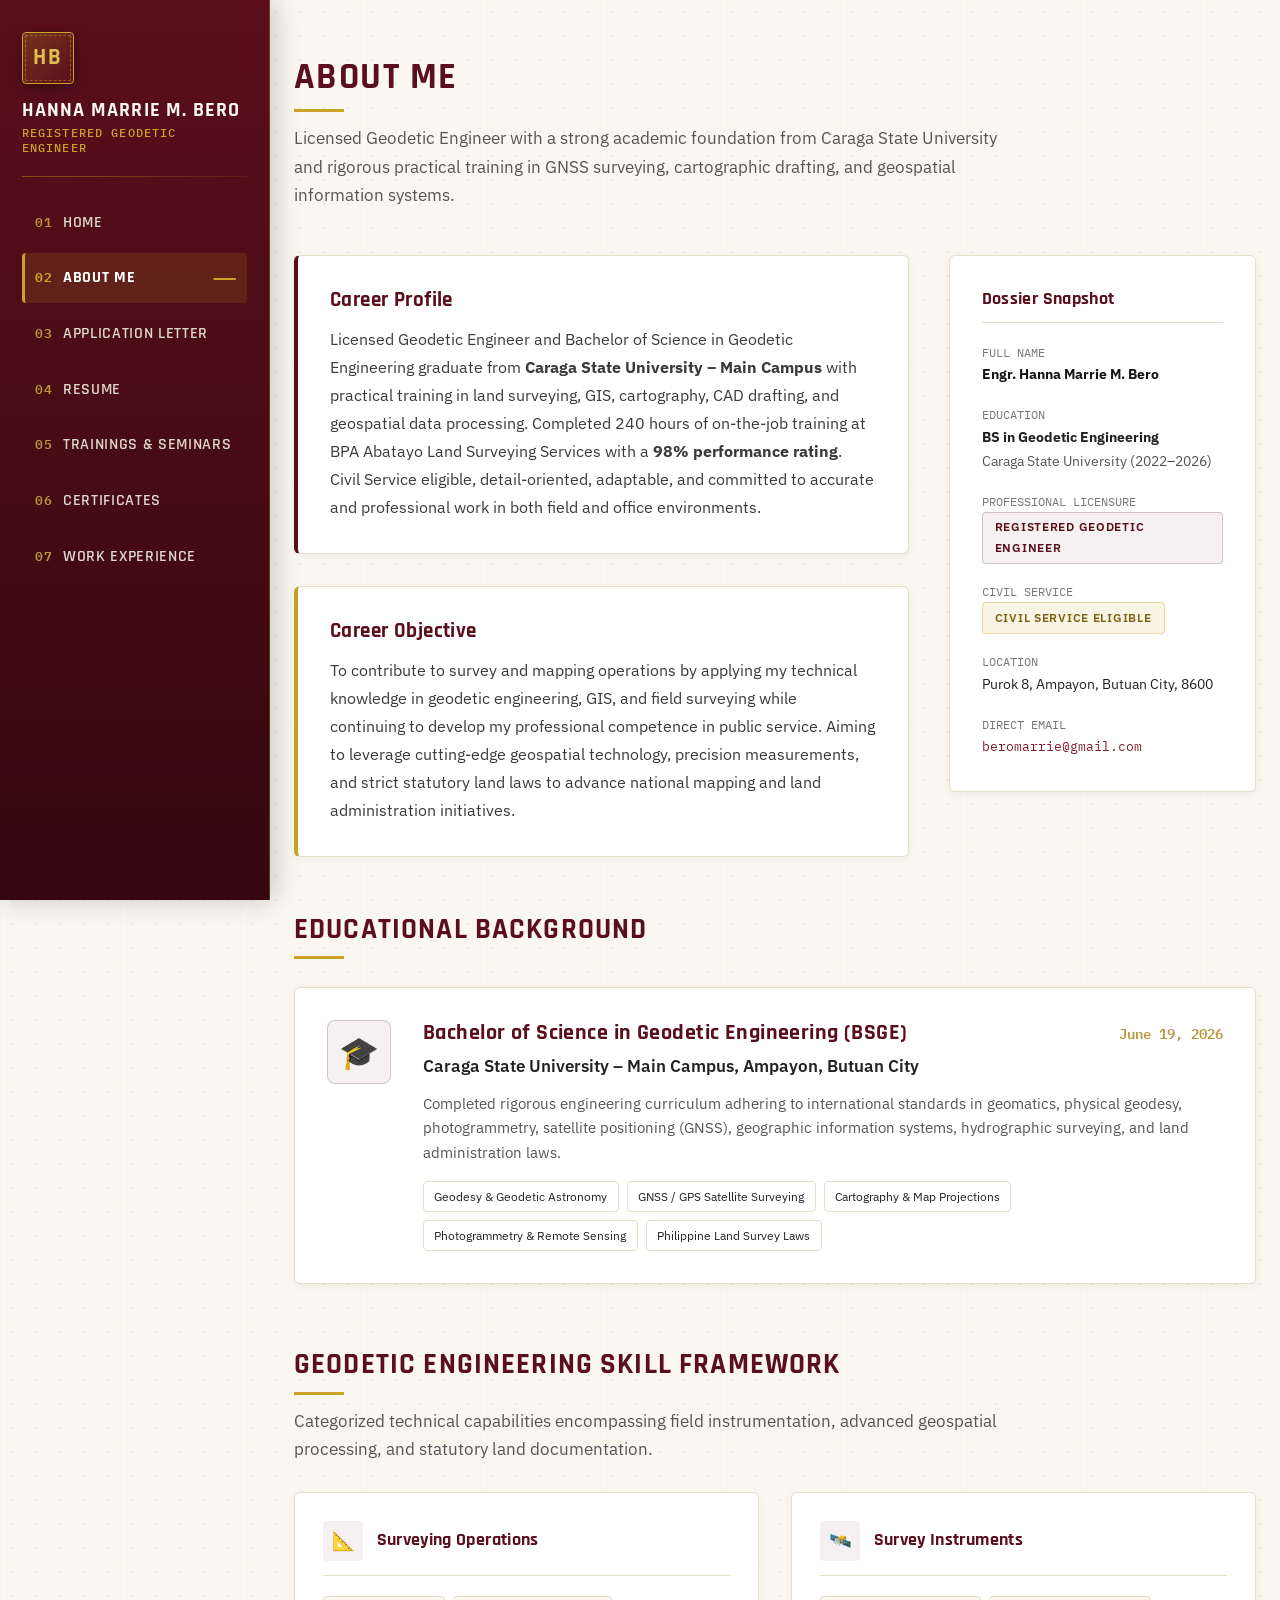
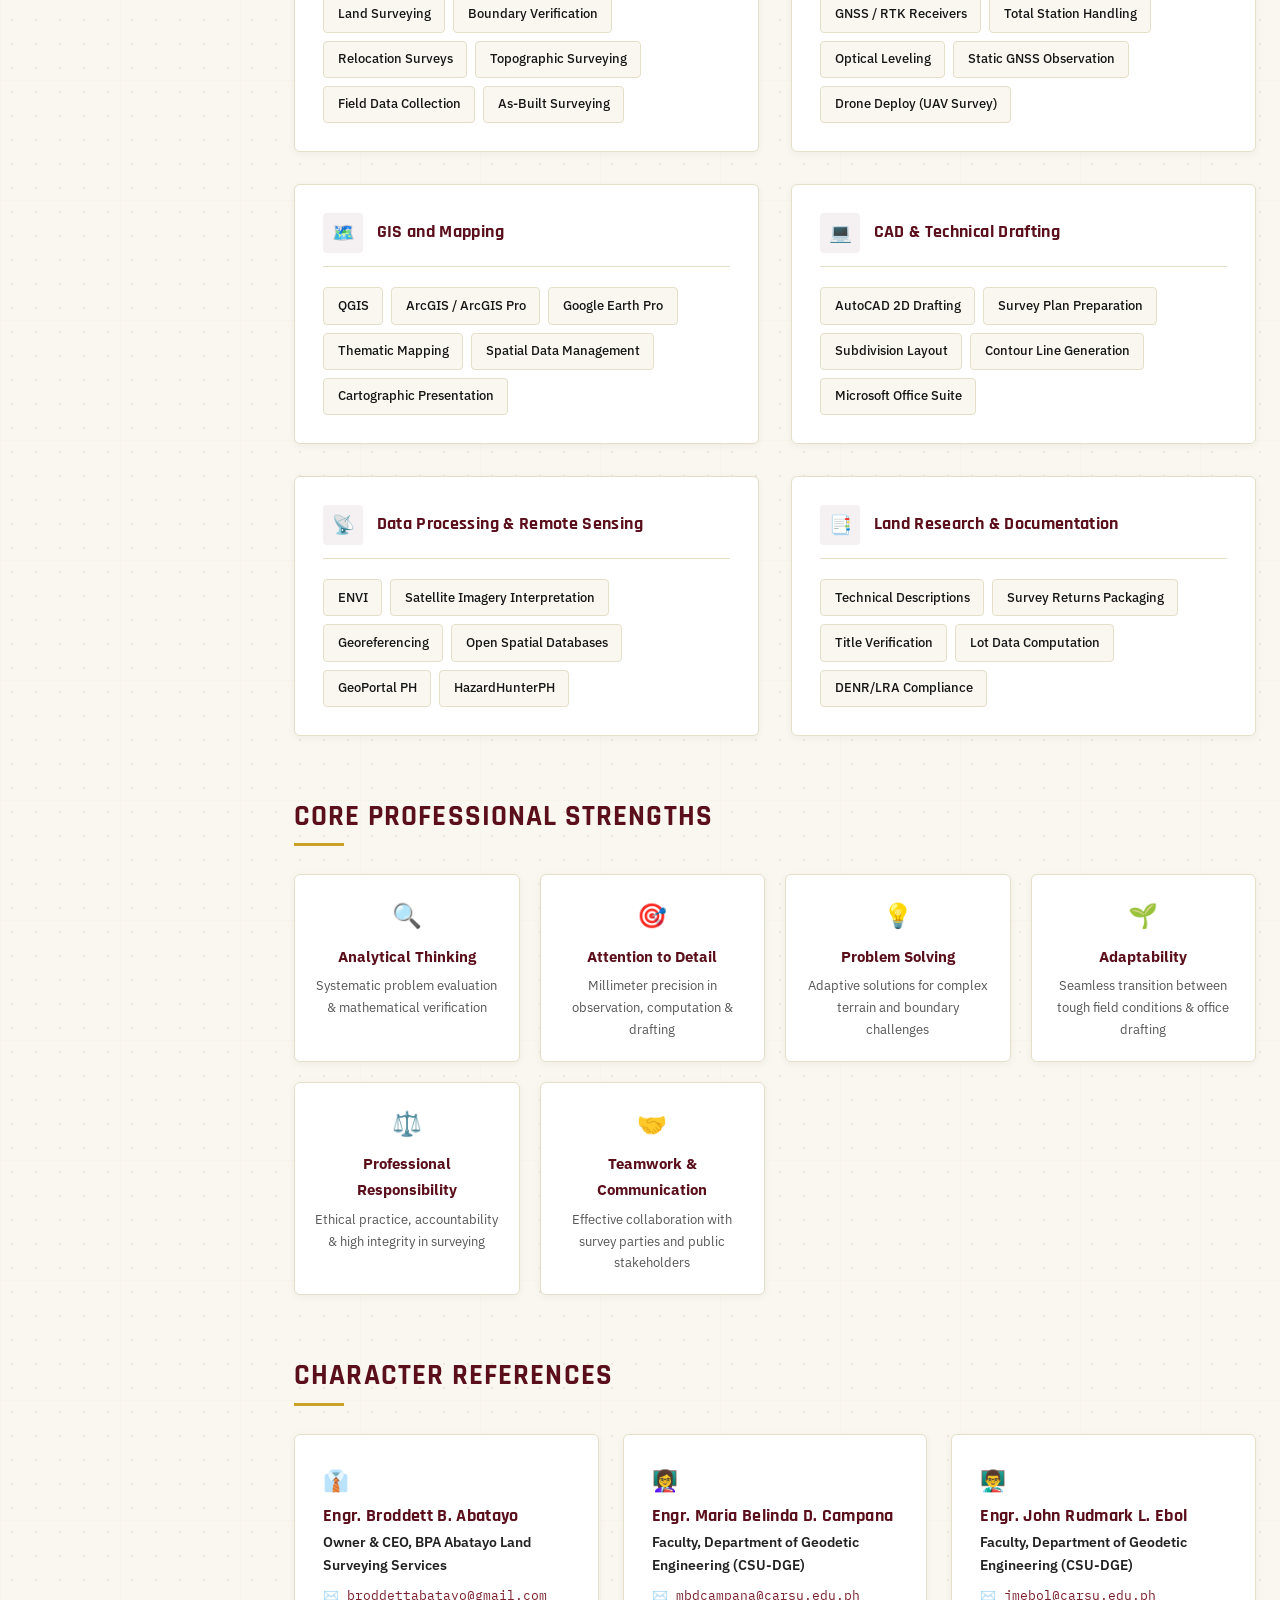
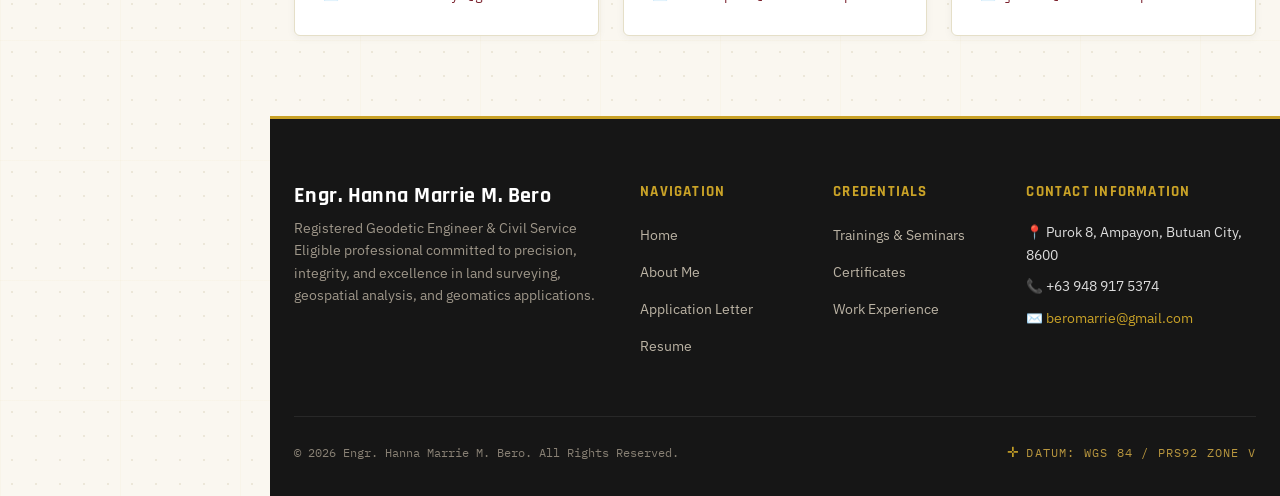
==== about.html @ 8573efa8 "Add files via upload" ====
<!DOCTYPE html>
<html lang="en">
<head>
  <meta charset="UTF-8">
  <meta name="viewport" content="width=device-width, initial-scale=1.0">
  <title>About Me | Engr. Hanna Marrie M. Bero - Geodetic Engineer</title>
  <meta name="description" content="Professional background, education, career objective, technical surveying competencies, and core strengths of Hanna Marrie M. Bero.">
  <link rel="preconnect" href="https://fonts.googleapis.com">
  <link rel="preconnect" href="https://fonts.gstatic.com" crossorigin>
  <link href="https://fonts.googleapis.com/css2?family=IBM+Plex+Mono:wght@400;500;600&family=IBM+Plex+Sans:ital,wght@0,300;0,400;0,500;0,600;0,700;1,400&family=Rajdhani:wght@500;600;700&display=swap" rel="stylesheet">
  <link rel="stylesheet" href="assets/css/style.css">
  <link rel="icon" href="data:image/svg+xml,<svg xmlns=%22http://www.w3.org/2000/svg%22 viewBox=%220 0 100 100%22><text y=%22.9em%22 font-size=%2290%22>📐</text></svg>">
</head>
<body class="bg-grid-overlay">

  <!-- Primary Site Header -->
    <!-- Mobile Header (Visible only on mobile/tablet screens <= 992px) -->
  <!-- Mobile Header (Visible only on mobile/tablet screens <= 992px) -->
  <header class="mobile-topbar">
    <div class="mobile-topbar-left">
      <button id="sidebarToggle" class="mobile-toggle-btn" aria-label="Open Navigation Menu">☰</button>
      <a href="index.html" class="mobile-brand">
        <div class="mobile-brand-monogram">HB</div>
        <div class="mobile-brand-text">
          <div class="mobile-brand-name">Hanna Marrie M. Bero</div>
          <div class="mobile-brand-title">Registered Geodetic Engineer</div>
        </div>
      </a>
    </div>
  </header>

  <!-- Sidebar Backdrop (for Mobile Drawer) -->
  <div id="sidebarBackdrop" class="sidebar-backdrop"></div>

  <!-- Primary Fixed Vertical Sidebar Navigation -->
  <aside id="sidebarNav" class="sidebar-nav" aria-label="Primary Navigation">
    <div class="sidebar-header">
      <button id="sidebarCloseBtn" class="sidebar-close-btn" aria-label="Close Navigation">&times;</button>
      <a href="index.html" class="sidebar-brand">
        <div class="sidebar-monogram">HB</div>
        <div class="sidebar-brand-text">
          <div class="sidebar-name">HANNA MARRIE M. BERO</div>
          <div class="sidebar-title">Registered Geodetic Engineer</div>
        </div>
      </a>
    </div>

    <div class="sidebar-divider"></div>

    <nav class="sidebar-menu">
      <a href="index.html" class="sidebar-nav-item">
        <span class="nav-num">01</span>
        <span class="nav-label">Home</span>
      </a>
      <a href="about.html" class="sidebar-nav-item active">
        <span class="nav-num">02</span>
        <span class="nav-label">About Me</span>
        <span class="active-indicator">━━━</span>
      </a>
      <a href="application-letter.html" class="sidebar-nav-item">
        <span class="nav-num">03</span>
        <span class="nav-label">Application Letter</span>
      </a>
      <a href="resume.html" class="sidebar-nav-item">
        <span class="nav-num">04</span>
        <span class="nav-label">Resume</span>
      </a>
      <a href="trainings.html" class="sidebar-nav-item">
        <span class="nav-num">05</span>
        <span class="nav-label">Trainings & Seminars</span>
      </a>
      <a href="certificates.html" class="sidebar-nav-item">
        <span class="nav-num">06</span>
        <span class="nav-label">Certificates</span>
      </a>
      <a href="experience.html" class="sidebar-nav-item">
        <span class="nav-num">07</span>
        <span class="nav-label">Work Experience</span>
      </a>
    </nav>
  </aside>

  <!-- Main Content -->
  <div class="site-main-layout">
  <main style="padding: 3.5rem 0 5rem;">
    <div class="container">
      
      <!-- Section Header -->
      <div class="section-header">
        <h1 class="section-title">About Me</h1>
        <p class="section-lead">
          Licensed Geodetic Engineer with a strong academic foundation from Caraga State University and rigorous practical training in GNSS surveying, cartographic drafting, and geospatial information systems.
        </p>
      </div>

      <!-- Profile Overview & Objectives Grid -->
      <div class="about-overview-grid">
        <div>
          <!-- Career Profile Box -->
          <div style="background:var(--color-white); border:1px solid var(--color-border); border-left:4px solid var(--color-maroon-deep); padding:2rem; border-radius:6px; margin-bottom:2rem; box-shadow:var(--shadow-sm);">
            <h3 style="font-family:var(--font-editorial); color:var(--color-maroon-deep); margin-bottom:0.75rem; font-size:1.3rem;">Career Profile</h3>
            <p style="font-size:1rem; line-height:1.75; color:var(--color-charcoal-light);">
              Licensed Geodetic Engineer and Bachelor of Science in Geodetic Engineering graduate from <strong>Caraga State University – Main Campus</strong> with practical training in land surveying, GIS, cartography, CAD drafting, and geospatial data processing. Completed 240 hours of on-the-job training at BPA Abatayo Land Surveying Services with a <strong>98% performance rating</strong>. Civil Service eligible, detail-oriented, adaptable, and committed to accurate and professional work in both field and office environments.
            </p>
          </div>

          <!-- Career Objective Box -->
          <div style="background:var(--color-white); border:1px solid var(--color-border); border-left:4px solid var(--color-gold); padding:2rem; border-radius:6px; box-shadow:var(--shadow-sm);">
            <h3 style="font-family:var(--font-editorial); color:var(--color-maroon-deep); margin-bottom:0.75rem; font-size:1.3rem;">Career Objective</h3>
            <p style="font-size:1rem; line-height:1.75; color:var(--color-charcoal-light);">
              To contribute to survey and mapping operations by applying my technical knowledge in geodetic engineering, GIS, and field surveying while continuing to develop my professional competence in public service. Aiming to leverage cutting-edge geospatial technology, precision measurements, and strict statutory land laws to advance national mapping and land administration initiatives.
            </p>
          </div>
        </div>

        <!-- Quick Credentials Sidebar Card -->
        <div style="background:var(--color-white); border:1px solid var(--color-border); border-radius:6px; padding:2rem; box-shadow:var(--shadow-sm); height:fit-content;">
          <h3 style="font-family:var(--font-editorial); color:var(--color-maroon-deep); font-size:1.15rem; border-bottom:1px solid var(--color-border); padding-bottom:0.75rem; margin-bottom:1.25rem;">
            Dossier Snapshot
          </h3>

          <div style="display:flex; flex-direction:column; gap:1.15rem; font-size:0.9rem;">
            <div>
              <span style="font-family:var(--font-mono); font-size:0.72rem; color:var(--color-muted); text-transform:uppercase; display:block;">Full Name</span>
              <strong style="color:var(--color-charcoal-deep);">Engr. Hanna Marrie M. Bero</strong>
            </div>

            <div>
              <span style="font-family:var(--font-mono); font-size:0.72rem; color:var(--color-muted); text-transform:uppercase; display:block;">Education</span>
              <strong>BS in Geodetic Engineering</strong><br>
              <span style="color:var(--color-slate); font-size:0.85rem;">Caraga State University (2022–2026)</span>
            </div>

            <div>
              <span style="font-family:var(--font-mono); font-size:0.72rem; color:var(--color-muted); text-transform:uppercase; display:block;">Professional Licensure</span>
              <span class="badge badge-maroon">Registered Geodetic Engineer</span>
            </div>

            <div>
              <span style="font-family:var(--font-mono); font-size:0.72rem; color:var(--color-muted); text-transform:uppercase; display:block;">Civil Service</span>
              <span class="badge badge-gold">Civil Service Eligible</span>
            </div>

            <div>
              <span style="font-family:var(--font-mono); font-size:0.72rem; color:var(--color-muted); text-transform:uppercase; display:block;">Location</span>
              <span>Purok 8, Ampayon, Butuan City, 8600</span>
            </div>

            <div>
              <span style="font-family:var(--font-mono); font-size:0.72rem; color:var(--color-muted); text-transform:uppercase; display:block;">Direct Email</span>
              <a href="mailto:beromarrie@gmail.com" style="color:var(--color-maroon-rich); font-family:var(--font-mono); font-size:0.82rem;">beromarrie@gmail.com</a>
            </div>
          </div>
        </div>
      </div>

      <!-- Educational Background Section -->
      <div style="margin-bottom: 4rem;">
        <div class="section-header" style="margin-bottom: 1.75rem;">
          <h2 class="section-title" style="font-size:1.8rem;">Educational Background</h2>
        </div>

        <div style="background:var(--color-white); border:1px solid var(--color-border); border-radius:6px; padding:2rem; box-shadow:var(--shadow-sm); display:flex; gap:2rem; align-items:flex-start; flex-wrap:wrap;">
          <div style="width:64px; height:64px; border-radius:8px; background:var(--color-maroon-subtle); border:1px solid rgba(90,15,27,0.2); display:flex; align-items:center; justify-content:center; font-size:2rem;">
            🎓
          </div>
          <div style="flex:1;">
            <div style="display:flex; justify-content:space-between; align-items:baseline; flex-wrap:wrap; gap:0.5rem; margin-bottom:0.35rem;">
              <h3 style="font-family:var(--font-editorial); font-size:1.35rem; color:var(--color-maroon-deep);">
                Bachelor of Science in Geodetic Engineering (BSGE)
              </h3>
              <span style="font-family:var(--font-mono); font-size:0.85rem; color:var(--color-gold-muted); font-weight:600;">
                June 19, 2026
              </span>
            </div>
            <div style="font-size:1.05rem; font-weight:600; color:var(--color-charcoal); margin-bottom:0.75rem;">
              Caraga State University – Main Campus, Ampayon, Butuan City
            </div>
            <p style="color:var(--color-slate); font-size:0.92rem; line-height:1.65; margin-bottom:1rem;">
              Completed rigorous engineering curriculum adhering to international standards in geomatics, physical geodesy, photogrammetry, satellite positioning (GNSS), geographic information systems, hydrographic surveying, and land administration laws.
            </p>
            <div style="display:flex; flex-wrap:wrap; gap:0.5rem;">
              <span class="chip">Geodesy & Geodetic Astronomy</span>
              <span class="chip">GNSS / GPS Satellite Surveying</span>
              <span class="chip">Cartography & Map Projections</span>
              <span class="chip">Photogrammetry & Remote Sensing</span>
              <span class="chip">Philippine Land Survey Laws</span>
            </div>
          </div>
        </div>
      </div>

      <!-- Technical Skills Structured Framework -->
      <div style="margin-bottom: 4rem;">
        <div class="section-header" style="margin-bottom: 1.75rem;">
          <h2 class="section-title" style="font-size:1.8rem;">Geodetic Engineering Skill Framework</h2>
          <p class="section-lead">
            Categorized technical capabilities encompassing field instrumentation, advanced geospatial processing, and statutory land documentation.
          </p>
        </div>

        <div class="skills-category-grid">
          <!-- Category 1: Surveying Operations -->
          <div class="skill-category-card">
            <div class="skill-category-header">
              <div class="category-icon">📐</div>
              <h3 class="category-title">Surveying Operations</h3>
            </div>
            <div class="skill-tags">
              <span class="skill-tag">Land Surveying</span>
              <span class="skill-tag">Boundary Verification</span>
              <span class="skill-tag">Relocation Surveys</span>
              <span class="skill-tag">Topographic Surveying</span>
              <span class="skill-tag">Field Data Collection</span>
              <span class="skill-tag">As-Built Surveying</span>
            </div>
          </div>

          <!-- Category 2: Survey Instruments & Hardware -->
          <div class="skill-category-card">
            <div class="skill-category-header">
              <div class="category-icon">🛰️</div>
              <h3 class="category-title">Survey Instruments</h3>
            </div>
            <div class="skill-tags">
              <span class="skill-tag">GNSS / RTK Receivers</span>
              <span class="skill-tag">Total Station Handling</span>
              <span class="skill-tag">Optical Leveling</span>
              <span class="skill-tag">Static GNSS Observation</span>
              <span class="skill-tag">Drone Deploy (UAV Survey)</span>
            </div>
          </div>

          <!-- Category 3: GIS & Mapping -->
          <div class="skill-category-card">
            <div class="skill-category-header">
              <div class="category-icon">🗺️</div>
              <h3 class="category-title">GIS and Mapping</h3>
            </div>
            <div class="skill-tags">
              <span class="skill-tag">QGIS</span>
              <span class="skill-tag">ArcGIS / ArcGIS Pro</span>
              <span class="skill-tag">Google Earth Pro</span>
              <span class="skill-tag">Thematic Mapping</span>
              <span class="skill-tag">Spatial Data Management</span>
              <span class="skill-tag">Cartographic Presentation</span>
            </div>
          </div>

          <!-- Category 4: CAD & Drafting -->
          <div class="skill-category-card">
            <div class="skill-category-header">
              <div class="category-icon">💻</div>
              <h3 class="category-title">CAD & Technical Drafting</h3>
            </div>
            <div class="skill-tags">
              <span class="skill-tag">AutoCAD 2D Drafting</span>
              <span class="skill-tag">Survey Plan Preparation</span>
              <span class="skill-tag">Subdivision Layout</span>
              <span class="skill-tag">Contour Line Generation</span>
              <span class="skill-tag">Microsoft Office Suite</span>
            </div>
          </div>

          <!-- Category 5: Remote Sensing & Data Processing -->
          <div class="skill-category-card">
            <div class="skill-category-header">
              <div class="category-icon">📡</div>
              <h3 class="category-title">Data Processing & Remote Sensing</h3>
            </div>
            <div class="skill-tags">
              <span class="skill-tag">ENVI</span>
              <span class="skill-tag">Satellite Imagery Interpretation</span>
              <span class="skill-tag">Georeferencing</span>
              <span class="skill-tag">Open Spatial Databases</span>
              <span class="skill-tag">GeoPortal PH</span>
              <span class="skill-tag">HazardHunterPH</span>
            </div>
          </div>

          <!-- Category 6: Land Research & Documentation -->
          <div class="skill-category-card">
            <div class="skill-category-header">
              <div class="category-icon">📑</div>
              <h3 class="category-title">Land Research & Documentation</h3>
            </div>
            <div class="skill-tags">
              <span class="skill-tag">Technical Descriptions</span>
              <span class="skill-tag">Survey Returns Packaging</span>
              <span class="skill-tag">Title Verification</span>
              <span class="skill-tag">Lot Data Computation</span>
              <span class="skill-tag">DENR/LRA Compliance</span>
            </div>
          </div>
        </div>
      </div>

      <!-- Soft Skills Grid -->
      <div style="margin-bottom: 4rem;">
        <div class="section-header" style="margin-bottom: 1.75rem;">
          <h2 class="section-title" style="font-size:1.8rem;">Core Professional Strengths</h2>
        </div>

        <div class="soft-skills-grid">
          <div class="soft-skill-card">
            <div style="font-size:1.5rem; margin-bottom:0.5rem;">🔍</div>
            <div class="soft-skill-name">Analytical Thinking</div>
            <p style="font-size:0.8rem; color:var(--color-slate); margin-top:0.35rem;">Systematic problem evaluation & mathematical verification</p>
          </div>

          <div class="soft-skill-card">
            <div style="font-size:1.5rem; margin-bottom:0.5rem;">🎯</div>
            <div class="soft-skill-name">Attention to Detail</div>
            <p style="font-size:0.8rem; color:var(--color-slate); margin-top:0.35rem;">Millimeter precision in observation, computation & drafting</p>
          </div>

          <div class="soft-skill-card">
            <div style="font-size:1.5rem; margin-bottom:0.5rem;">💡</div>
            <div class="soft-skill-name">Problem Solving</div>
            <p style="font-size:0.8rem; color:var(--color-slate); margin-top:0.35rem;">Adaptive solutions for complex terrain and boundary challenges</p>
          </div>

          <div class="soft-skill-card">
            <div style="font-size:1.5rem; margin-bottom:0.5rem;">🌱</div>
            <div class="soft-skill-name">Adaptability</div>
            <p style="font-size:0.8rem; color:var(--color-slate); margin-top:0.35rem;">Seamless transition between tough field conditions & office drafting</p>
          </div>

          <div class="soft-skill-card">
            <div style="font-size:1.5rem; margin-bottom:0.5rem;">⚖️</div>
            <div class="soft-skill-name">Professional Responsibility</div>
            <p style="font-size:0.8rem; color:var(--color-slate); margin-top:0.35rem;">Ethical practice, accountability & high integrity in surveying</p>
          </div>

          <div class="soft-skill-card">
            <div style="font-size:1.5rem; margin-bottom:0.5rem;">🤝</div>
            <div class="soft-skill-name">Teamwork & Communication</div>
            <p style="font-size:0.8rem; color:var(--color-slate); margin-top:0.35rem;">Effective collaboration with survey parties and public stakeholders</p>
          </div>
        </div>
      </div>

      <!-- Character References Section -->
      <div>
        <div class="section-header" style="margin-bottom: 1.75rem;">
          <h2 class="section-title" style="font-size:1.8rem;">Character References</h2>
        </div>

        <div class="about-references-grid">
          <!-- Reference 1 -->
          <div style="background:var(--color-white); border:1px solid var(--color-border); border-radius:6px; padding:1.75rem; box-shadow:var(--shadow-sm);">
            <div style="font-size:1.3rem; margin-bottom:0.5rem;">👔</div>
            <h4 style="font-family:var(--font-editorial); font-size:1.1rem; color:var(--color-maroon-deep); margin-bottom:0.25rem;">
              Engr. Broddett B. Abatayo
            </h4>
            <div style="font-size:0.85rem; font-weight:600; color:var(--color-charcoal); margin-bottom:0.5rem;">
              Owner & CEO, BPA Abatayo Land Surveying Services
            </div>
            <div style="font-family:var(--font-mono); font-size:0.8rem; color:var(--color-maroon-rich);">
              ✉️ <a href="mailto:broddettabatayo@gmail.com" style="color:var(--color-maroon-rich);">broddettabatayo@gmail.com</a>
            </div>
          </div>

          <!-- Reference 2 -->
          <div style="background:var(--color-white); border:1px solid var(--color-border); border-radius:6px; padding:1.75rem; box-shadow:var(--shadow-sm);">
            <div style="font-size:1.3rem; margin-bottom:0.5rem;">👩‍🏫</div>
            <h4 style="font-family:var(--font-editorial); font-size:1.1rem; color:var(--color-maroon-deep); margin-bottom:0.25rem;">
              Engr. Maria Belinda D. Campana
            </h4>
            <div style="font-size:0.85rem; font-weight:600; color:var(--color-charcoal); margin-bottom:0.5rem;">
              Faculty, Department of Geodetic Engineering (CSU-DGE)
            </div>
            <div style="font-family:var(--font-mono); font-size:0.8rem; color:var(--color-maroon-rich);">
              ✉️ <a href="mailto:mbdcampana@carsu.edu.ph" style="color:var(--color-maroon-rich);">mbdcampana@carsu.edu.ph</a>
            </div>
          </div>

          <!-- Reference 3 -->
          <div style="background:var(--color-white); border:1px solid var(--color-border); border-radius:6px; padding:1.75rem; box-shadow:var(--shadow-sm);">
            <div style="font-size:1.3rem; margin-bottom:0.5rem;">👨‍🏫</div>
            <h4 style="font-family:var(--font-editorial); font-size:1.1rem; color:var(--color-maroon-deep); margin-bottom:0.25rem;">
              Engr. John Rudmark L. Ebol
            </h4>
            <div style="font-size:0.85rem; font-weight:600; color:var(--color-charcoal); margin-bottom:0.5rem;">
              Faculty, Department of Geodetic Engineering (CSU-DGE)
            </div>
            <div style="font-family:var(--font-mono); font-size:0.8rem; color:var(--color-maroon-rich);">
              ✉️ <a href="mailto:jmebol@carsu.edu.ph" style="color:var(--color-maroon-rich);">jmebol@carsu.edu.ph</a>
            </div>
          </div>
        </div>
      </div>

    </div>
  </main>

  <!-- Site Footer -->
  <footer class="site-footer">
    <div class="container">
      <div class="footer-grid">
        <div class="footer-brand">
          <h3>Engr. Hanna Marrie M. Bero</h3>
          <p>
            Registered Geodetic Engineer & Civil Service Eligible professional committed to precision, integrity, and excellence in land surveying, geospatial analysis, and geomatics applications.
          </p>
        </div>

        <div class="footer-col">
          <h4>Navigation</h4>
          <ul class="footer-nav">
            <li><a href="index.html">Home</a></li>
            <li><a href="about.html">About Me</a></li>
            <li><a href="application-letter.html">Application Letter</a></li>
            <li><a href="resume.html">Resume</a></li>
          </ul>
        </div>

        <div class="footer-col">
          <h4>Credentials</h4>
          <ul class="footer-nav">
            <li><a href="trainings.html">Trainings & Seminars</a></li>
            <li><a href="certificates.html">Certificates</a></li>
            <li><a href="experience.html">Work Experience</a></li>
          </ul>
        </div>

        <div class="footer-col">
          <h4>Contact Information</h4>
          <p style="font-size:0.85rem; margin-bottom:0.5rem; color:#DDD;">📍 Purok 8, Ampayon, Butuan City, 8600</p>
          <p style="font-size:0.85rem; margin-bottom:0.5rem; color:#DDD;">📞 +63 948 917 5374</p>
          <p style="font-size:0.85rem; margin-bottom:0.5rem; color:#DDD;">✉️ <a href="mailto:beromarrie@gmail.com" style="color:var(--color-gold);">beromarrie@gmail.com</a></p>
        </div>
      </div>

      <div class="footer-bottom">
        <div>© 2026 Engr. Hanna Marrie M. Bero. All Rights Reserved.</div>
        <div class="coordinate-tag">DATUM: WGS 84 / PRS92 ZONE V</div>
      </div>
    </div>
  </footer>
  </div>

  <script src="assets/js/main.js"></script>
</body>
</html>
---- assets/css/style.css ----
/* ==========================================================================
   GEODETIC ENGINEERING ePORTFOLIO - DESIGN SYSTEM
   Engineering & Geospatial Theme: Rajdhani, IBM Plex Sans & IBM Plex Mono
   Deep Maroon, Gold, Cream & Charcoal
   ========================================================================== */

@import url('https://fonts.googleapis.com/css2?family=IBM+Plex+Mono:wght@400;500;600&family=IBM+Plex+Sans:ital,wght@0,300;0,400;0,500;0,600;0,700;1,400&family=Rajdhani:wght@500;600;700&display=swap');

:root {
  /* Brand Color Palette */
  --color-maroon-deep: #5A0F1B;
  --color-maroon-rich: #7A1F2B;
  --color-maroon-dark: #3E0811;
  --color-maroon-light: #942939;
  --color-maroon-subtle: rgba(90, 15, 27, 0.06);

  --color-gold: #C9A227;
  --color-gold-muted: #B8963E;
  --color-gold-light: #DFBF52;
  --color-gold-soft: rgba(201, 162, 39, 0.12);
  --color-gold-border: rgba(201, 162, 39, 0.35);

  --color-cream: #FAF7F0;
  --color-cream-light: #FCFAF6;
  --color-cream-dark: #F0EADB;
  --color-white: #FFFFFF;

  --color-charcoal: #222222;
  --color-charcoal-deep: #161616;
  --color-charcoal-light: #3A3A3A;
  --color-slate: #555555;
  --color-muted: #777777;
  --color-border: #E5DFC8;
  --color-border-light: #ECE7D9;

  /* Typography System (Engineering / Geospatial Identity) */
  --font-heading: 'Rajdhani', -apple-system, BlinkMacSystemFont, 'Segoe UI', Roboto, sans-serif;
  --font-sans: 'IBM Plex Sans', -apple-system, BlinkMacSystemFont, 'Segoe UI', Roboto, sans-serif;
  --font-mono: 'IBM Plex Mono', 'SFMono-Regular', Consolas, 'Liberation Mono', Menlo, monospace;

  /* Aliases */
  --font-editorial: var(--font-heading);
  --font-serif: var(--font-heading);

  /* Elevation & Shadows */
  --shadow-sm: 0 2px 8px rgba(34, 34, 34, 0.05);
  --shadow-md: 0 6px 20px rgba(34, 34, 34, 0.08);
  --shadow-lg: 0 14px 38px rgba(34, 34, 34, 0.12);
  --shadow-paper: 0 10px 35px rgba(0, 0, 0, 0.10), 0 2px 6px rgba(0, 0, 0, 0.06);
  --shadow-gold: 0 4px 20px rgba(201, 162, 39, 0.25);

  /* Layout */
  --max-width: 1200px;
  --header-height: 80px;
  --sidebar-width: 270px;
  --transition: all 0.25s cubic-bezier(0.16, 1, 0.3, 1);
}

/* ==========================================================================
   Base & Reset
   ========================================================================== */
*, *::before, *::after {
  box-sizing: border-box;
  margin: 0;
  padding: 0;
}

html {
  scroll-behavior: smooth;
  font-size: 16px;
  background-color: var(--color-cream);
  color: var(--color-charcoal);
}

html, body {
  overflow-x: hidden;
  max-width: 100vw;
  width: 100%;
}

body {
  font-family: var(--font-sans);
  line-height: 1.7;
  color: var(--color-charcoal);
  background-color: var(--color-cream);
  overflow-x: hidden;
  min-height: 100vh;
  display: flex;
  flex-direction: column;
}

/* Geodetic Grid Background Pattern */
.bg-grid-overlay {
  background-image: 
    radial-gradient(var(--color-border-light) 1px, transparent 1px),
    linear-gradient(to right, rgba(201, 162, 39, 0.03) 1px, transparent 1px),
    linear-gradient(to bottom, rgba(201, 162, 39, 0.03) 1px, transparent 1px);
  background-size: 24px 24px, 120px 120px, 120px 120px;
}

/* Typography Defaults */
h1, h2, h3, h4, h5, h6 {
  color: var(--color-maroon-deep);
  font-family: var(--font-heading);
  font-weight: 700;
  line-height: 1.2;
  letter-spacing: 0.03em;
}

h1, h2 {
  font-family: var(--font-heading);
  letter-spacing: 0.03em;
}

h3, h4 {
  font-family: var(--font-heading);
  letter-spacing: 0.02em;
}

p {
  font-family: var(--font-sans);
  font-size: 0.98rem;
  line-height: 1.7;
  margin-bottom: 1.15rem;
  color: var(--color-charcoal-light);
}

p:last-child {
  margin-bottom: 0;
}

a {
  color: var(--color-maroon-rich);
  text-decoration: none;
  transition: var(--transition);
}

a:hover {
  color: var(--color-gold);
}

img {
  max-width: 100%;
  height: auto;
  display: block;
}

/* Container */
.container {
  width: 100%;
  max-width: var(--max-width);
  margin-left: auto;
  margin-right: auto;
  padding-left: 1.5rem;
  padding-right: 1.5rem;
}

/* Coordinate / Reticle Accents */
.coordinate-tag {
  font-family: var(--font-mono);
  font-size: 0.75rem;
  letter-spacing: 0.1em;
  color: var(--color-gold-muted);
  text-transform: uppercase;
  display: inline-flex;
  align-items: center;
  gap: 0.4rem;
}

.coordinate-tag::before {
  content: "✛";
  color: var(--color-gold);
  font-size: 0.85rem;
}

/* Top Utility Banner */
.top-meta-bar {
  background-color: var(--color-charcoal-deep);
  color: #D2CABA;
  font-size: 0.78rem;
  font-family: var(--font-mono);
  border-bottom: 1px solid rgba(201, 162, 39, 0.25);
  padding: 0.4rem 0;
}

.top-meta-inner {
  display: flex;
  justify-content: space-between;
  align-items: center;
  flex-wrap: wrap;
  gap: 0.5rem;
}

.meta-group {
  display: flex;
  align-items: center;
  gap: 1.25rem;
}

.meta-item {
  display: inline-flex;
  align-items: center;
  gap: 0.4rem;
}

.meta-item i, .meta-item span.icon {
  color: var(--color-gold);
}

/* ==========================================================================
   Left-Side Vertical Navigation & App Layout
   ========================================================================== */

/* Fixed Vertical Sidebar (Desktop) */
.sidebar-nav {
  position: fixed;
  top: 0;
  left: 0;
  bottom: 0;
  width: var(--sidebar-width);
  height: 100vh;
  background: linear-gradient(180deg, #5A0F1B 0%, #460B14 55%, #34070E 100%);
  border-right: 1px solid rgba(201, 162, 39, 0.3);
  box-shadow: 4px 0 25px rgba(0, 0, 0, 0.2);
  display: flex;
  flex-direction: column;
  justify-content: space-between;
  z-index: 1050;
  overflow-y: auto;
  overflow-x: hidden;
  padding: 2rem 1.35rem 1.5rem;
  transition: transform 0.3s cubic-bezier(0.4, 0, 0.2, 1);
}

.sidebar-nav::-webkit-scrollbar {
  width: 4px;
}
.sidebar-nav::-webkit-scrollbar-thumb {
  background: rgba(201, 162, 39, 0.25);
  border-radius: 4px;
}

/* Sidebar Close Button (Mobile Only) */
.sidebar-close-btn {
  display: none;
  position: absolute;
  top: 1rem;
  right: 1rem;
  background: rgba(255, 255, 255, 0.08);
  border: 1px solid rgba(201, 162, 39, 0.35);
  color: var(--color-gold);
  font-size: 1.3rem;
  width: 32px;
  height: 32px;
  border-radius: 4px;
  cursor: pointer;
  align-items: center;
  justify-content: center;
  line-height: 1;
  transition: var(--transition);
}
.sidebar-close-btn:hover {
  background: rgba(201, 162, 39, 0.25);
  color: #FFFFFF;
}

/* Sidebar Header & Monogram */
.sidebar-header {
  position: relative;
}

.sidebar-brand {
  display: flex;
  flex-direction: column;
  gap: 0.9rem;
  text-decoration: none;
}

.sidebar-monogram {
  width: 52px;
  height: 52px;
  background: linear-gradient(135deg, rgba(201, 162, 39, 0.25), rgba(90, 15, 27, 0.9));
  border: 1.5px solid var(--color-gold);
  border-radius: 4px;
  display: flex;
  align-items: center;
  justify-content: center;
  color: var(--color-gold-light);
  font-family: var(--font-heading);
  font-weight: 700;
  font-size: 1.45rem;
  letter-spacing: 0.05em;
  box-shadow: 0 4px 14px rgba(0, 0, 0, 0.35);
  position: relative;
}

.sidebar-monogram::after {
  content: "";
  position: absolute;
  inset: 2px;
  border: 1px dashed rgba(201, 162, 39, 0.45);
  pointer-events: none;
}

.sidebar-brand-text {
  display: flex;
  flex-direction: column;
  gap: 0.25rem;
}

.sidebar-name {
  font-family: var(--font-heading);
  font-size: 1.25rem;
  font-weight: 700;
  color: #FAF7F0;
  letter-spacing: 0.06em;
  text-transform: uppercase;
  line-height: 1.2;
}

.sidebar-title {
  font-family: var(--font-mono);
  font-size: 0.72rem;
  font-weight: 500;
  color: var(--color-gold);
  letter-spacing: 0.1em;
  text-transform: uppercase;
  line-height: 1.3;
}

/* Sidebar Thin Gold Divider */
.sidebar-divider {
  height: 1px;
  background: linear-gradient(90deg, rgba(201, 162, 39, 0.45) 0%, rgba(201, 162, 39, 0.1) 100%);
  margin: 1.25rem 0 1.25rem;
}

/* Vertical Menu Items */
.sidebar-menu {
  display: flex;
  flex-direction: column;
  gap: 0.35rem;
  list-style: none;
  padding: 0;
  margin: 0;
  flex-grow: 1;
}

.sidebar-nav-item {
  display: flex;
  align-items: center;
  padding: 0.7rem 0.85rem;
  border-radius: 4px;
  text-decoration: none;
  font-family: var(--font-heading);
  font-size: 1.02rem;
  font-weight: 600;
  letter-spacing: 0.04em;
  color: #DDD6CA;
  transition: all 0.22s ease;
  position: relative;
}

.sidebar-nav-item .nav-num {
  font-family: var(--font-mono);
  font-size: 0.8rem;
  font-weight: 600;
  color: var(--color-gold-muted);
  width: 28px;
  letter-spacing: 0.05em;
  transition: color 0.2s ease;
}

.sidebar-nav-item .nav-label {
  flex-grow: 1;
  letter-spacing: 0.04em;
  text-transform: uppercase;
  white-space: nowrap;
  transition: color 0.2s ease;
}

.sidebar-nav-item .active-indicator {
  display: none;
  color: var(--color-gold);
  font-family: var(--font-mono);
  font-size: 0.85rem;
  font-weight: 700;
  letter-spacing: -0.1em;
  margin-left: 0.5rem;
}

.sidebar-nav-item:hover {
  background: rgba(201, 162, 39, 0.1);
  color: #FFFFFF;
  transform: translateX(3px);
}

.sidebar-nav-item:hover .nav-num {
  color: var(--color-gold);
}

/* Active Page Indicator (Subtle highlight, gold accent, clean & non-bulky) */
.sidebar-nav-item.active {
  background: rgba(201, 162, 39, 0.14);
  color: #FFFFFF;
  border-left: 3px solid var(--color-gold);
  padding-left: calc(0.85rem - 3px);
}

.sidebar-nav-item.active .nav-num {
  color: var(--color-gold);
  font-weight: 700;
}

.sidebar-nav-item.active .nav-label {
  color: #FFFFFF;
  font-weight: 700;
}

.sidebar-nav-item.active .active-indicator {
  display: inline-block;
}

/* Main Website Content Area (Starts After Sidebar) */
.site-main-layout {
  margin-left: var(--sidebar-width);
  width: calc(100% - var(--sidebar-width));
  min-height: 100vh;
  display: flex;
  flex-direction: column;
  position: relative;
  background-color: var(--color-bg-primary);
  transition: margin-left 0.3s ease, width 0.3s ease;
}

.site-main-layout > main {
  flex-grow: 1;
}

/* Mobile Topbar & Overlay (Hidden on Desktop) */
.mobile-topbar {
  display: none;
}

.sidebar-backdrop {
  display: none;
  position: fixed;
  inset: 0;
  background: rgba(18, 18, 20, 0.68);
  backdrop-filter: blur(3px);
  z-index: 1040;
  opacity: 0;
  transition: opacity 0.3s ease;
}

/* ==========================================================================
   Buttons & UI Elements
   ========================================================================== */
.btn {
  display: inline-flex;
  align-items: center;
  justify-content: center;
  gap: 0.55rem;
  padding: 0.75rem 1.6rem;
  font-size: 0.92rem;
  font-weight: 600;
  letter-spacing: 0.06em;
  border-radius: 4px;
  cursor: pointer;
  transition: var(--transition);
  border: 1px solid transparent;
  text-transform: uppercase;
  font-family: var(--font-heading);
}

.btn-primary {
  background-color: var(--color-maroon-deep);
  color: var(--color-white);
  border-color: var(--color-maroon-dark);
  box-shadow: 0 3px 10px rgba(90, 15, 27, 0.2);
}

.btn-primary:hover {
  background-color: var(--color-maroon-rich);
  color: var(--color-cream);
  border-color: var(--color-gold);
  transform: translateY(-2px);
  box-shadow: 0 6px 16px rgba(90, 15, 27, 0.3);
}

.btn-gold {
  background-color: var(--color-gold);
  color: var(--color-charcoal-deep);
  border-color: var(--color-gold-muted);
  box-shadow: var(--shadow-gold);
  font-weight: 700;
}

.btn-gold:hover {
  background-color: var(--color-gold-light);
  transform: translateY(-2px);
  box-shadow: 0 6px 22px rgba(201, 162, 39, 0.35);
}

.btn-outline {
  background-color: transparent;
  color: var(--color-maroon-deep);
  border: 1.5px solid var(--color-maroon-deep);
}

.btn-outline:hover {
  background-color: var(--color-maroon-deep);
  color: var(--color-white);
  transform: translateY(-2px);
}

.btn-outline-gold {
  background-color: transparent;
  color: var(--color-gold-muted);
  border: 1.5px solid var(--color-gold);
}

.btn-outline-gold:hover {
  background-color: var(--color-gold);
  color: var(--color-charcoal-deep);
  transform: translateY(-2px);
}

.btn-sm {
  padding: 0.45rem 1rem;
  font-size: 0.78rem;
}

/* Badge Styles */
.badge {
  display: inline-flex;
  align-items: center;
  gap: 0.35rem;
  padding: 0.3rem 0.75rem;
  font-size: 0.75rem;
  font-weight: 600;
  text-transform: uppercase;
  letter-spacing: 0.06em;
  border-radius: 4px;
}

.badge-maroon {
  background-color: var(--color-maroon-subtle);
  color: var(--color-maroon-deep);
  border: 1px solid rgba(90, 15, 27, 0.2);
}

.badge-gold {
  background-color: var(--color-gold-soft);
  color: #7D6315;
  border: 1px solid var(--color-gold-border);
}

.badge-outline {
  border: 1px solid var(--color-border);
  color: var(--color-slate);
}

/* Section Header Component */
.section-header {
  margin-bottom: 2.8rem;
  position: relative;
}

.section-eyebrow {
  display: none !important;
}

.section-title {
  font-family: var(--font-heading);
  font-size: 2.3rem;
  font-weight: 700;
  letter-spacing: 0.04em;
  text-transform: uppercase;
  color: var(--color-maroon-deep);
  position: relative;
  display: inline-block;
  padding-bottom: 0.75rem;
}

.section-title::after {
  content: "";
  position: absolute;
  bottom: 0;
  left: 0;
  width: 50px;
  height: 3px;
  background-color: var(--color-gold);
}

.section-lead {
  font-family: var(--font-sans);
  font-size: 1.05rem;
  color: var(--color-slate);
  max-width: 720px;
  margin-top: 0.75rem;
  line-height: 1.7;
}

/* Section Divider with Surveyor Crosshair */
.geodetic-divider {
  display: flex;
  align-items: center;
  justify-content: center;
  gap: 1rem;
  margin: 3.5rem 0;
  color: var(--color-gold);
}

.geodetic-divider::before,
.geodetic-divider::after {
  content: "";
  flex: 1;
  height: 1px;
  background: linear-gradient(to right, transparent, var(--color-border), transparent);
}

.geodetic-divider-icon {
  font-family: var(--font-mono);
  font-size: 0.9rem;
  color: var(--color-gold-muted);
  letter-spacing: 0.2em;
}

/* ==========================================================================
   Hero Section (Home)
   ========================================================================== */
.hero-section {
  padding: 4.5rem 0 3.5rem;
  position: relative;
  background: linear-gradient(180deg, var(--color-white) 0%, var(--color-cream) 100%);
  border-bottom: 1px solid var(--color-border);
}

.hero-grid {
  display: grid;
  grid-template-columns: 1.25fr 1fr;
  gap: 3.5rem;
  align-items: center;
}

.hero-content {
  display: flex;
  flex-direction: column;
  gap: 1.25rem;
}

.hero-status-tag {
  display: inline-flex;
  align-items: center;
  gap: 0.5rem;
  background-color: var(--color-gold-soft);
  border: 1px solid var(--color-gold-border);
  padding: 0.35rem 0.85rem;
  border-radius: 50px;
  font-family: var(--font-mono);
  font-size: 0.75rem;
  color: #74570D;
  font-weight: 600;
  width: fit-content;
}

.status-dot {
  width: 7px;
  height: 7px;
  background-color: #2E7D32;
  border-radius: 50%;
  display: inline-block;
  box-shadow: 0 0 0 2px rgba(46, 125, 50, 0.2);
}

.hero-name {
  font-family: var(--font-heading);
  font-size: 3.4rem;
  font-weight: 700;
  line-height: 1.05;
  color: var(--color-maroon-deep);
  letter-spacing: 0.04em;
  text-transform: uppercase;
}

.hero-title {
  font-family: var(--font-heading);
  font-size: 1.15rem;
  font-weight: 600;
  font-style: normal;
  color: var(--color-gold-muted);
  letter-spacing: 0.12em;
  text-transform: uppercase;
  display: flex;
  align-items: center;
  gap: 0.75rem;
}

.hero-title::after {
  content: "";
  flex: 1;
  height: 1px;
  background-color: var(--color-border);
}

.hero-bio {
  font-family: var(--font-sans);
  font-size: 1.05rem;
  color: var(--color-charcoal-light);
  line-height: 1.7;
}

.hero-actions {
  display: flex;
  flex-wrap: wrap;
  gap: 1rem;
  margin-top: 0.5rem;
}

.hero-highlights {
  display: grid;
  grid-template-columns: repeat(3, 1fr);
  gap: 1rem;
  padding-top: 1.5rem;
  border-top: 1px solid var(--color-border);
}

.stat-card {
  display: flex;
  flex-direction: column;
}

.stat-number {
  font-family: var(--font-heading);
  font-size: 1.85rem;
  font-weight: 700;
  color: var(--color-maroon-deep);
  letter-spacing: 0.02em;
}

.stat-label {
  font-family: var(--font-mono);
  font-size: 0.74rem;
  color: var(--color-muted);
  text-transform: uppercase;
  letter-spacing: 0.08em;
  font-weight: 500;
}

/* Hero Portrait Frame */
.hero-visual {
  display: flex;
  justify-content: center;
  position: relative;
}

.portrait-frame {
  position: relative;
  width: 320px;
  max-width: 100%;
}

.portrait-container {
  position: relative;
  border-radius: 8px;
  overflow: hidden;
  box-shadow: var(--shadow-lg);
  border: 4px solid var(--color-white);
  aspect-ratio: 4 / 5;
  background-color: var(--color-cream-dark);
}

.portrait-image {
  width: 100%;
  height: 100%;
  object-fit: cover;
  object-position: center top;
  transition: transform 0.4s ease;
}

.portrait-frame:hover .portrait-image {
  transform: scale(1.03);
}

/* Survey Reticle / Precision Corners */
.portrait-frame::before {
  content: "";
  position: absolute;
  top: -12px;
  left: -12px;
  width: 40px;
  height: 40px;
  border-top: 2px solid var(--color-gold);
  border-left: 2px solid var(--color-gold);
  z-index: 2;
}

.portrait-frame::after {
  content: "";
  position: absolute;
  bottom: -12px;
  right: -12px;
  width: 40px;
  height: 40px;
  border-bottom: 2px solid var(--color-gold);
  border-right: 2px solid var(--color-gold);
  z-index: 2;
}

.portrait-badge {
  position: absolute;
  bottom: -16px;
  left: 50%;
  transform: translateX(-50%);
  background-color: var(--color-maroon-deep);
  color: var(--color-white);
  padding: 0.5rem 1.25rem;
  border-radius: 4px;
  border: 1px solid var(--color-gold);
  font-family: var(--font-mono);
  font-size: 0.75rem;
  letter-spacing: 0.08em;
  white-space: nowrap;
  box-shadow: var(--shadow-md);
  z-index: 3;
}

/* ==========================================================================
   Home Quick Overview Cards
   ========================================================================== */
.overview-section {
  padding: 4.5rem 0;
}

.overview-grid {
  display: grid;
  grid-template-columns: repeat(auto-fit, minmax(320px, 1fr));
  gap: 2rem;
}

.overview-card {
  background-color: var(--color-white);
  border: 1px solid var(--color-border);
  border-radius: 6px;
  padding: 2rem;
  display: flex;
  flex-direction: column;
  justify-content: space-between;
  box-shadow: var(--shadow-sm);
  transition: var(--transition);
  position: relative;
  overflow: hidden;
}

.overview-card::before {
  content: "";
  position: absolute;
  top: 0;
  left: 0;
  right: 0;
  height: 3px;
  background-color: var(--color-border);
  transition: var(--transition);
}

.overview-card:hover {
  transform: translateY(-4px);
  box-shadow: var(--shadow-md);
  border-color: var(--color-gold-border);
}

.overview-card:hover::before {
  background-color: var(--color-maroon-deep);
}

.card-icon-box {
  width: 50px;
  height: 50px;
  background-color: var(--color-maroon-subtle);
  color: var(--color-maroon-deep);
  border: 1px solid rgba(90, 15, 27, 0.15);
  border-radius: 6px;
  display: flex;
  align-items: center;
  justify-content: center;
  font-size: 1.3rem;
  margin-bottom: 1.25rem;
}

.card-title {
  font-family: var(--font-heading);
  font-size: 1.25rem;
  color: var(--color-maroon-deep);
  margin-bottom: 0.6rem;
}

.card-description {
  font-size: 0.92rem;
  color: var(--color-slate);
  margin-bottom: 1.5rem;
}

.card-link {
  display: inline-flex;
  align-items: center;
  gap: 0.4rem;
  font-size: 0.85rem;
  font-weight: 700;
  color: var(--color-maroon-rich);
  text-transform: uppercase;
  letter-spacing: 0.05em;
  margin-top: auto;
}

.card-link:hover {
  color: var(--color-gold);
  gap: 0.65rem;
}

/* ==========================================================================
   Document Viewers (A4 Simulation for Application Letter & Resume)
   ========================================================================== */
.document-page-wrapper {
  padding: 3rem 0 5rem;
  background: radial-gradient(circle at center top, #F7F3E9, #ECE6D8);
  min-height: calc(100vh - var(--header-height));
}

.document-toolbar {
  background-color: var(--color-white);
  border: 1px solid var(--color-border);
  border-radius: 6px;
  padding: 0.85rem 1.5rem;
  display: flex;
  align-items: center;
  justify-content: space-between;
  flex-wrap: wrap;
  gap: 1rem;
  margin-bottom: 2rem;
  box-shadow: var(--shadow-sm);
  position: relative;
}

.doc-info {
  display: flex;
  align-items: center;
  gap: 0.75rem;
}

.doc-title {
  font-family: var(--font-heading);
  font-size: 1.1rem;
  color: var(--color-maroon-deep);
  font-weight: 700;
}

.doc-meta {
  font-family: var(--font-mono);
  font-size: 0.75rem;
  color: var(--color-muted);
}

.doc-actions {
  display: flex;
  align-items: center;
  gap: 0.5rem;
}

/* Pure A4 Paper Styling */
.document-viewport {
  display: flex;
  flex-direction: column;
  align-items: center;
  gap: 2.5rem;
  transition: transform 0.2s ease;
  transform-origin: top center;
}

.a4-sheet {
  width: 100%;
  max-width: 820px;
  min-height: 1160px;
  background-color: var(--color-white);
  box-shadow: var(--shadow-paper);
  border: 1px solid #DCD6C4;
  padding: 3.5rem 4rem;
  position: relative;
  color: #1A1A1A;
  font-family: var(--font-sans);
  border-radius: 2px;
}

.a4-sheet::after {
  content: "";
  position: absolute;
  bottom: 0;
  left: 0;
  right: 0;
  height: 4px;
  background: linear-gradient(to right, var(--color-maroon-deep), var(--color-gold), var(--color-maroon-deep));
}

/* Formal Application Letter Styles */
.letter-date {
  font-size: 0.95rem;
  font-weight: 500;
  margin-bottom: 2rem;
  color: #333333;
}

.recipient-block {
  margin-bottom: 2rem;
  line-height: 1.5;
  font-size: 0.95rem;
}

.recipient-name {
  font-weight: 700;
  color: var(--color-charcoal-deep);
}

.letter-salutation {
  font-size: 0.95rem;
  font-weight: 600;
  margin-bottom: 1.5rem;
}

.letter-body {
  font-size: 0.95rem;
  line-height: 1.75;
  color: #2B2B2B;
}

.letter-body p {
  margin-bottom: 1.25rem;
  text-align: justify;
}

.letter-qualification-list {
  list-style: none;
  margin: 1.25rem 0 1.5rem 1.25rem;
}

.letter-qualification-list li {
  position: relative;
  padding-left: 1.5rem;
  margin-bottom: 0.6rem;
}

.letter-qualification-list li::before {
  content: "•";
  position: absolute;
  left: 0;
  color: var(--color-maroon-deep);
  font-weight: bold;
  font-size: 1.2rem;
  line-height: 1;
}

.letter-signoff {
  margin-top: 2.5rem;
}

.letter-signature-space {
  height: 50px;
}

.signatory-name {
  font-weight: 700;
  color: var(--color-charcoal-deep);
  font-size: 1rem;
  letter-spacing: 0.05em;
  text-transform: uppercase;
}

.signatory-title {
  color: var(--color-slate);
  font-size: 0.88rem;
}

.letter-enclosures {
  margin-top: 2rem;
  padding-top: 1rem;
  border-top: 1px dashed #DDD5C2;
  font-size: 0.85rem;
}

.letter-enclosures ol {
  padding-left: 1.5rem;
  margin-top: 0.4rem;
}

/* Professional Resume Sheet Styles */
.resume-header {
  border-bottom: 2px solid var(--color-maroon-deep);
  padding-bottom: 1.25rem;
  margin-bottom: 1.5rem;
  text-align: center;
}

.resume-name {
  font-family: -apple-system, BlinkMacSystemFont, "Segoe UI", Roboto, Arial, sans-serif;
  font-size: 2.2rem;
  font-weight: 800;
  color: var(--color-maroon-deep);
  letter-spacing: 0.06em;
  line-height: 1.1;
  margin-bottom: 0.35rem;
}

.resume-contact-bar {
  font-family: var(--font-mono);
  font-size: 0.8rem;
  color: var(--color-slate);
  display: flex;
  justify-content: center;
  flex-wrap: wrap;
  gap: 0.75rem;
}

.resume-section {
  margin-bottom: 1.5rem;
}

.resume-section-title {
  font-family: -apple-system, BlinkMacSystemFont, "Segoe UI", Roboto, Arial, sans-serif;
  font-size: 1rem;
  font-weight: 700;
  color: var(--color-maroon-deep);
  text-transform: uppercase;
  letter-spacing: 0.08em;
  border-bottom: 1px solid var(--color-gold);
  padding-bottom: 0.25rem;
  margin-bottom: 0.75rem;
  display: flex;
  align-items: center;
  justify-content: space-between;
}

.resume-section-content {
  font-size: 0.9rem;
  line-height: 1.6;
  color: #2B2B2B;
}

.resume-entry {
  margin-bottom: 1.15rem;
}

.resume-entry-header {
  display: flex;
  justify-content: space-between;
  align-items: baseline;
  margin-bottom: 0.25rem;
}

.resume-entry-title {
  font-weight: 700;
  color: var(--color-charcoal-deep);
  font-size: 0.95rem;
}

.resume-entry-org {
  font-weight: 600;
  color: var(--color-maroon-rich);
}

.resume-entry-date {
  font-family: var(--font-mono);
  font-size: 0.8rem;
  color: var(--color-muted);
}

.resume-bullets {
  list-style: none;
  padding-left: 1.25rem;
}

.resume-bullets li {
  position: relative;
  padding-left: 1rem;
  margin-bottom: 0.4rem;
}

.resume-bullets li::before {
  content: "▪";
  position: absolute;
  left: 0;
  color: var(--color-gold);
  font-size: 0.9rem;
}

.ref-grid {
  display: grid;
  grid-template-columns: repeat(3, 1fr);
  gap: 1.25rem;
}

.ref-item {
  font-size: 0.85rem;
}

.ref-name {
  font-weight: 700;
  color: var(--color-charcoal-deep);
}

.ref-role {
  color: var(--color-slate);
  font-size: 0.8rem;
}

.ref-email {
  font-family: var(--font-mono);
  font-size: 0.75rem;
  color: var(--color-maroon-rich);
  word-break: break-all;
}

/* ==========================================================================
   Trainings & Seminars Timeline
   ========================================================================== */
.timeline-section {
  padding: 4rem 0;
}

.timeline-container {
  position: relative;
  max-width: 960px;
  margin: 0 auto;
  padding: 1rem 0;
}

.timeline-container::before {
  content: "";
  position: absolute;
  top: 0;
  bottom: 0;
  left: 30px;
  width: 2px;
  background: linear-gradient(180deg, var(--color-gold), var(--color-maroon-deep));
}

.timeline-item {
  position: relative;
  padding-left: 80px;
  margin-bottom: 3.5rem;
}

.timeline-item:last-child {
  margin-bottom: 1rem;
}

.timeline-marker {
  position: absolute;
  left: 20px;
  top: 4px;
  width: 22px;
  height: 22px;
  border-radius: 50%;
  background-color: var(--color-white);
  border: 3px solid var(--color-gold);
  box-shadow: 0 0 0 4px rgba(201, 162, 39, 0.2);
  z-index: 2;
  transition: var(--transition);
}

.timeline-item:hover .timeline-marker {
  background-color: var(--color-maroon-deep);
  border-color: var(--color-white);
  box-shadow: 0 0 0 4px var(--color-gold);
}

.timeline-card {
  background-color: var(--color-white);
  border: 1px solid var(--color-border);
  border-radius: 6px;
  padding: 2rem;
  box-shadow: var(--shadow-sm);
  transition: var(--transition);
  position: relative;
}

.timeline-card:hover {
  box-shadow: var(--shadow-md);
  border-color: var(--color-gold-border);
}

.timeline-meta {
  display: flex;
  align-items: center;
  flex-wrap: wrap;
  gap: 0.85rem;
  margin-bottom: 0.75rem;
}

.timeline-date {
  font-family: var(--font-mono);
  font-size: 0.78rem;
  color: var(--color-gold-muted);
  font-weight: 600;
}

.timeline-title {
  font-family: var(--font-heading);
  font-size: 1.4rem;
  color: var(--color-maroon-deep);
  margin-bottom: 0.4rem;
}

.timeline-organizer {
  font-size: 0.95rem;
  font-weight: 600;
  color: var(--color-charcoal);
  margin-bottom: 0.85rem;
}

.timeline-desc {
  font-size: 0.92rem;
  color: var(--color-slate);
  margin-bottom: 1.25rem;
  line-height: 1.65;
}

.skills-gained-box {
  background-color: var(--color-cream-light);
  border: 1px solid var(--color-border);
  border-left: 3px solid var(--color-gold);
  border-radius: 4px;
  padding: 1rem 1.25rem;
  margin-bottom: 1.5rem;
}

.skills-gained-title {
  font-size: 0.75rem;
  text-transform: uppercase;
  font-family: var(--font-mono);
  letter-spacing: 0.08em;
  color: var(--color-maroon-deep);
  font-weight: 700;
  margin-bottom: 0.5rem;
}

.skills-chips {
  display: flex;
  flex-wrap: wrap;
  gap: 0.5rem;
}

.chip {
  background-color: var(--color-white);
  border: 1px solid var(--color-border);
  padding: 0.25rem 0.65rem;
  border-radius: 4px;
  font-size: 0.78rem;
  color: var(--color-charcoal);
}

.timeline-actions {
  display: flex;
  gap: 0.75rem;
  flex-wrap: wrap;
}

/* ==========================================================================
   Certificates Gallery & Lightbox
   ========================================================================== */
.cert-gallery-section {
  padding: 4rem 0;
}

.cert-filter-bar {
  display: flex;
  align-items: center;
  gap: 0.5rem;
  flex-wrap: wrap;
  margin-bottom: 2.5rem;
}

/* ==========================================================================
   Credential Archive & Showcase System
   ========================================================================== */
.cert-archive-wrapper {
  padding: 3.5rem 0 5rem;
}

/* Compact Subtle Category Filter Tabs */
.cert-filter-nav {
  display: flex;
  align-items: center;
  gap: 1.75rem;
  border-bottom: 1px solid var(--color-border);
  margin-bottom: 3.5rem;
  padding-bottom: 0.6rem;
  flex-wrap: wrap;
}

.cert-filter-tab {
  background: none;
  border: none;
  font-family: var(--font-heading);
  font-size: 0.95rem;
  font-weight: 600;
  color: var(--color-slate);
  text-transform: uppercase;
  letter-spacing: 0.08em;
  cursor: pointer;
  padding: 0.4rem 0.2rem;
  position: relative;
  transition: var(--transition);
}

.cert-filter-tab:hover {
  color: var(--color-maroon-deep);
}

.cert-filter-tab.active {
  color: var(--color-maroon-deep);
  font-weight: 700;
}

.cert-filter-tab.active::after {
  content: "";
  position: absolute;
  bottom: -0.65rem;
  left: 0;
  right: 0;
  height: 2px;
  background-color: var(--color-gold);
}

/* 1. Featured Certificate Area (Asymmetric Split) */
.featured-cert-section {
  margin-bottom: 4.5rem;
}

.featured-cert-grid {
  display: grid;
  grid-template-columns: 1.25fr 1fr;
  gap: 3.5rem;
  align-items: center;
  background-color: var(--color-white);
  border: 1px solid var(--color-border);
  border-radius: 6px;
  padding: 3rem;
  box-shadow: var(--shadow-sm);
  position: relative;
}

.featured-cert-frame {
  position: relative;
  border-radius: 4px;
  overflow: hidden;
  box-shadow: var(--shadow-paper);
  border: 1px solid #DCD6C4;
  background-color: var(--color-white);
  aspect-ratio: 4 / 3;
  cursor: pointer;
  transition: var(--transition);
}

.featured-cert-frame:hover {
  box-shadow: var(--shadow-lg);
  border-color: var(--color-gold);
}

.featured-cert-img {
  width: 100%;
  height: 100%;
  object-fit: cover;
  object-position: center;
  transition: transform 0.4s ease;
}

.featured-cert-frame:hover .featured-cert-img {
  transform: scale(1.02);
}

.featured-cert-overlay {
  position: absolute;
  inset: 0;
  background: rgba(90, 15, 27, 0.4);
  display: flex;
  align-items: center;
  justify-content: center;
  opacity: 0;
  transition: opacity 0.25s ease;
}

.featured-cert-frame:hover .featured-cert-overlay {
  opacity: 1;
}

.featured-cert-overlay span {
  background-color: var(--color-maroon-deep);
  color: var(--color-white);
  border: 1px solid var(--color-gold);
  padding: 0.5rem 1.25rem;
  border-radius: 4px;
  font-family: var(--font-heading);
  font-size: 0.85rem;
  font-weight: 700;
  letter-spacing: 0.08em;
  text-transform: uppercase;
}

/* Precision Corner Marks */
.featured-cert-frame::before {
  content: "";
  position: absolute;
  top: 8px;
  left: 8px;
  width: 16px;
  height: 16px;
  border-top: 2px solid var(--color-gold);
  border-left: 2px solid var(--color-gold);
  z-index: 2;
  pointer-events: none;
}

.featured-cert-frame::after {
  content: "";
  position: absolute;
  bottom: 8px;
  right: 8px;
  width: 16px;
  height: 16px;
  border-bottom: 2px solid var(--color-gold);
  border-right: 2px solid var(--color-gold);
  z-index: 2;
  pointer-events: none;
}

/* Featured Info Panel */
.featured-cert-info {
  display: flex;
  flex-direction: column;
  gap: 1.15rem;
}

.featured-tag-line {
  display: flex;
  align-items: center;
  gap: 0.75rem;
  flex-wrap: wrap;
}

.featured-title {
  font-family: var(--font-heading);
  font-size: 1.85rem;
  color: var(--color-maroon-deep);
  line-height: 1.15;
  letter-spacing: 0.02em;
}

.featured-org {
  font-size: 1.05rem;
  font-weight: 600;
  color: var(--color-charcoal);
}

.featured-meta {
  font-family: var(--font-mono);
  font-size: 0.78rem;
  color: var(--color-gold-muted);
  font-weight: 500;
  display: flex;
  align-items: center;
  gap: 0.5rem;
  flex-wrap: wrap;
}

.featured-desc {
  font-family: var(--font-sans);
  font-size: 0.95rem;
  line-height: 1.7;
  color: var(--color-slate);
}

.featured-bullets {
  list-style: none;
  display: flex;
  flex-direction: column;
  gap: 0.4rem;
  font-size: 0.88rem;
  color: #333333;
}

.featured-bullets li {
  position: relative;
  padding-left: 1.25rem;
}

.featured-bullets li::before {
  content: "✦";
  position: absolute;
  left: 0;
  color: var(--color-gold);
  font-size: 0.85rem;
}

.featured-actions {
  display: flex;
  align-items: center;
  gap: 0.75rem;
  flex-wrap: wrap;
  margin-top: 0.5rem;
}

/* 2. Credential Archive / Index List (Horizontal Rows) */
.archive-list-section {
  margin-bottom: 3.5rem;
}

.archive-header {
  border-bottom: 2px solid var(--color-maroon-deep);
  padding-bottom: 0.85rem;
  margin-bottom: 0;
  display: flex;
  align-items: baseline;
  justify-content: space-between;
}

.archive-header h2 {
  font-family: var(--font-heading);
  font-size: 1.45rem;
  color: var(--color-maroon-deep);
  letter-spacing: 0.04em;
  text-transform: uppercase;
}

.archive-rows-container {
  display: flex;
  flex-direction: column;
}

.archive-row {
  display: grid;
  grid-template-columns: 85px 140px 1fr auto;
  align-items: center;
  gap: 2rem;
  padding: 1.75rem 1rem;
  border-bottom: 1px solid var(--color-border);
  transition: var(--transition);
  position: relative;
}

.archive-row:hover {
  background-color: rgba(255, 255, 255, 0.7);
}

.archive-index {
  font-family: var(--font-mono);
  font-size: 0.82rem;
  font-weight: 600;
  color: var(--color-gold-muted);
  letter-spacing: 0.1em;
}

.archive-thumb-box {
  width: 130px;
  height: 88px;
  border-radius: 4px;
  overflow: hidden;
  border: 1px solid var(--color-border);
  background-color: var(--color-cream-dark);
  box-shadow: var(--shadow-sm);
  cursor: pointer;
  position: relative;
}

.archive-thumb-img {
  width: 100%;
  height: 100%;
  object-fit: cover;
  object-position: center;
  transition: transform 0.3s ease;
}

.archive-thumb-box:hover .archive-thumb-img {
  transform: scale(1.05);
}

.archive-details {
  display: flex;
  flex-direction: column;
  gap: 0.35rem;
}

.archive-title {
  font-family: var(--font-heading);
  font-size: 1.25rem;
  font-weight: 700;
  color: var(--color-maroon-deep);
  letter-spacing: 0.02em;
  line-height: 1.2;
}

.archive-org {
  font-size: 0.92rem;
  font-weight: 600;
  color: var(--color-charcoal);
}

.archive-meta {
  font-family: var(--font-mono);
  font-size: 0.75rem;
  color: var(--color-slate);
  display: flex;
  align-items: center;
  gap: 0.75rem;
  flex-wrap: wrap;
}

.archive-action-group {
  display: flex;
  align-items: center;
  gap: 0.85rem;
}

.btn-archive-view {
  font-family: var(--font-heading);
  font-size: 0.9rem;
  font-weight: 700;
  color: var(--color-maroon-deep);
  letter-spacing: 0.06em;
  text-transform: uppercase;
  background: none;
  border: 1px solid var(--color-border);
  padding: 0.5rem 1.15rem;
  border-radius: 4px;
  cursor: pointer;
  transition: var(--transition);
  display: inline-flex;
  align-items: center;
  gap: 0.35rem;
}

.btn-archive-view:hover {
  background-color: var(--color-maroon-deep);
  color: var(--color-white);
  border-color: var(--color-maroon-dark);
}

.archive-pending-badge {
  font-family: var(--font-mono);
  font-size: 0.75rem;
  color: var(--color-gold-muted);
  letter-spacing: 0.08em;
  text-transform: uppercase;
  font-weight: 600;
}

/* Lightbox Modal */
.lightbox-modal {
  position: fixed;
  inset: 0;
  background-color: rgba(18, 18, 18, 0.88);
  z-index: 2000;
  display: none;
  align-items: center;
  justify-content: center;
  padding: 2rem;
  backdrop-filter: blur(4px);
}

.lightbox-modal.active {
  display: flex;
}

.lightbox-content {
  position: relative;
  max-width: 90vw;
  max-height: 90vh;
  display: flex;
  flex-direction: column;
  align-items: center;
}

.lightbox-image {
  max-width: 100%;
  max-height: 80vh;
  object-fit: contain;
  border-radius: 4px;
  box-shadow: 0 10px 40px rgba(0, 0, 0, 0.5);
  border: 2px solid var(--color-gold);
}

.lightbox-caption {
  color: var(--color-cream);
  font-family: var(--font-heading);
  font-size: 1.1rem;
  margin-top: 1rem;
  text-align: center;
}

.lightbox-close {
  position: absolute;
  top: -40px;
  right: 0;
  color: var(--color-white);
  font-size: 2rem;
  background: none;
  border: none;
  cursor: pointer;
  line-height: 1;
}

/* ==========================================================================
   Work Experience (Internship / Fieldwork)
   ========================================================================== */
.experience-card {
  background-color: var(--color-white);
  border: 1px solid var(--color-border);
  border-radius: 6px;
  padding: 2.5rem;
  box-shadow: var(--shadow-sm);
  margin-bottom: 2rem;
  position: relative;
}

.exp-badge-group {
  display: flex;
  align-items: center;
  gap: 0.65rem;
  flex-wrap: wrap;
  margin-bottom: 1rem;
}

.exp-title {
  font-family: var(--font-heading);
  font-size: 1.6rem;
  color: var(--color-maroon-deep);
  margin-bottom: 0.35rem;
}

.exp-organization {
  font-size: 1.15rem;
  font-weight: 600;
  color: var(--color-charcoal-deep);
  margin-bottom: 0.5rem;
}

.exp-meta-grid {
  display: grid;
  grid-template-columns: repeat(auto-fit, minmax(200px, 1fr));
  gap: 1rem;
  background-color: var(--color-cream);
  border: 1px solid var(--color-border);
  border-radius: 4px;
  padding: 1rem 1.25rem;
  margin: 1.25rem 0 1.75rem;
}

.meta-field {
  display: flex;
  flex-direction: column;
}

.meta-field-label {
  font-family: var(--font-mono);
  font-size: 0.72rem;
  text-transform: uppercase;
  color: var(--color-muted);
}

.meta-field-value {
  font-size: 0.92rem;
  font-weight: 600;
  color: var(--color-charcoal-deep);
}

.exp-details-block {
  margin-bottom: 1.75rem;
}

.exp-details-title {
  font-family: var(--font-heading);
  font-size: 1.1rem;
  color: var(--color-maroon-deep);
  margin-bottom: 0.75rem;
}

.exp-task-list {
  list-style: none;
  padding-left: 1.25rem;
}

.exp-task-list li {
  position: relative;
  padding-left: 1.25rem;
  margin-bottom: 0.65rem;
  font-size: 0.95rem;
  color: #333;
}

.exp-task-list li::before {
  content: "✔";
  position: absolute;
  left: 0;
  color: var(--color-gold);
  font-size: 0.9rem;
}

/* ==========================================================================
   Skills Framework (Categorized Geodetic Engineering Skills)
   ========================================================================== */
.skills-category-grid {
  display: grid;
  grid-template-columns: repeat(auto-fit, minmax(320px, 1fr));
  gap: 2rem;
  margin-bottom: 3.5rem;
}

.skill-category-card {
  background-color: var(--color-white);
  border: 1px solid var(--color-border);
  border-radius: 6px;
  padding: 1.75rem;
  box-shadow: var(--shadow-sm);
}

.skill-category-header {
  display: flex;
  align-items: center;
  gap: 0.85rem;
  border-bottom: 1px solid var(--color-border);
  padding-bottom: 0.85rem;
  margin-bottom: 1.25rem;
}

.category-icon {
  width: 40px;
  height: 40px;
  background-color: var(--color-maroon-subtle);
  color: var(--color-maroon-deep);
  border-radius: 4px;
  display: flex;
  align-items: center;
  justify-content: center;
  font-size: 1.15rem;
}

.category-title {
  font-family: var(--font-heading);
  font-size: 1.1rem;
  color: var(--color-maroon-deep);
}

.skill-tags {
  display: flex;
  flex-wrap: wrap;
  gap: 0.5rem;
}

.skill-tag {
  background-color: var(--color-cream);
  border: 1px solid var(--color-border);
  padding: 0.4rem 0.85rem;
  border-radius: 4px;
  font-size: 0.82rem;
  font-weight: 500;
  color: var(--color-charcoal-deep);
  transition: var(--transition);
}

.skill-tag:hover {
  background-color: var(--color-gold-soft);
  border-color: var(--color-gold-border);
}

/* Soft Skills Grid */
.soft-skills-grid {
  display: grid;
  grid-template-columns: repeat(auto-fit, minmax(200px, 1fr));
  gap: 1.25rem;
}

.soft-skill-card {
  background-color: var(--color-white);
  border: 1px solid var(--color-border);
  border-radius: 6px;
  padding: 1.25rem;
  text-align: center;
  box-shadow: var(--shadow-sm);
  transition: var(--transition);
}

.soft-skill-card:hover {
  border-color: var(--color-gold);
  transform: translateY(-2px);
}

.soft-skill-name {
  font-weight: 700;
  font-size: 0.95rem;
  color: var(--color-maroon-deep);
}

/* ==========================================================================
   Footer
   ========================================================================== */
.site-footer {
  background-color: var(--color-charcoal-deep);
  color: #D2CABA;
  padding: 4rem 0 2rem;
  margin-top: auto;
  border-top: 3px solid var(--color-gold);
  position: relative;
}

.footer-grid {
  display: grid;
  grid-template-columns: 2fr 1fr 1fr 1.5fr;
  gap: 2.5rem;
  margin-bottom: 3rem;
}

.footer-brand h3 {
  color: var(--color-white);
  font-family: var(--font-heading);
  font-size: 1.35rem;
  margin-bottom: 0.5rem;
}

.footer-brand p {
  color: #9E9689;
  font-size: 0.88rem;
  line-height: 1.6;
}

.footer-col h4 {
  color: var(--color-gold);
  font-family: var(--font-heading);
  font-size: 0.95rem;
  letter-spacing: 0.08em;
  margin-bottom: 1.25rem;
  text-transform: uppercase;
}

.footer-nav {
  list-style: none;
}

.footer-nav li {
  margin-bottom: 0.6rem;
}

.footer-nav a {
  color: #BBB3A4;
  font-size: 0.85rem;
}

.footer-nav a:hover {
  color: var(--color-gold);
  padding-left: 4px;
}

.footer-bottom {
  padding-top: 1.5rem;
  border-top: 1px solid rgba(255, 255, 255, 0.08);
  display: flex;
  justify-content: space-between;
  align-items: center;
  flex-wrap: wrap;
  gap: 1rem;
  font-size: 0.78rem;
  font-family: var(--font-mono);
  color: #888074;
}

/* ==========================================================================
   Print Styles (Optimized for Application Letter & Resume)
   ========================================================================== */
@media print {
  .site-main-layout {
    margin-left: 0 !important;
    width: 100% !important;
  }
  body {
    background-color: #FFFFFF !important;
    color: #000000 !important;
  }

  .top-meta-bar,
  .site-header,
  .sidebar-nav,
  .mobile-topbar,
  .sidebar-backdrop,
  .document-toolbar,
  .site-footer,
  .btn,
  .geodetic-divider {
    display: none !important;
  }

  .document-page-wrapper {
    padding: 0 !important;
    background: none !important;
  }

  .document-viewport {
    gap: 0 !important;
    transform: none !important;
  }

  .a4-sheet {
    box-shadow: none !important;
    border: none !important;
    padding: 0 !important;
    max-width: 100% !important;
    min-height: auto !important;
    page-break-after: always;
  }

  .a4-sheet::after {
    display: none !important;
  }
}

/* ==========================================================================
   Comprehensive Responsive System (Mobile, Tablet, Laptop, Desktop)
   Breakpoints: 1024px (Laptop/Tablet), 992px (Tablet/Drawer), 768px (Mobile), 480px (Small Phones), 320px (Extra Small)
   ========================================================================== */

/* Overview Grids on About Page */
.about-overview-grid {
  display: grid;
  grid-template-columns: 2fr 1fr;
  gap: 2.5rem;
  margin-bottom: 3.5rem;
}

.about-references-grid {
  display: grid;
  grid-template-columns: repeat(auto-fit, minmax(min(100%, 280px), 1fr));
  gap: 1.5rem;
}

/* Touch Targets Minimum Standard (>= 44px) */
.btn {
  min-height: 44px;
  box-sizing: border-box;
}

.sidebar-nav-item {
  min-height: 44px;
}

.mobile-toggle-btn {
  min-width: 44px;
  min-height: 44px;
}

.sidebar-close-btn {
  min-width: 42px;
  min-height: 42px;
}

/* Responsive Image & Embed Safeguards */
img, video, iframe {
  max-width: 100%;
  height: auto;
}

/* Prevent text overflow in narrow containers */
h1, h2, h3, h4, .archive-title, .featured-title, .doc-title {
  overflow-wrap: break-word;
  word-wrap: break-word;
  hyphens: auto;
}

/* TABLET & MOBILE VIEWPORTS (<= 992px) */
@media (max-width: 992px) {
  /* Layout: Full width content, sidebar becomes off-canvas drawer */
  .site-main-layout {
    margin-left: 0 !important;
    width: 100% !important;
    max-width: 100vw !important;
    overflow-x: hidden;
  }

  .sidebar-nav {
    position: fixed;
    top: 0;
    left: 0;
    bottom: 0;
    width: 280px;
    max-width: 84vw;
    height: 100vh;
    transform: translateX(-100%);
    box-shadow: none;
    z-index: 1060;
    transition: transform 0.3s cubic-bezier(0.4, 0, 0.2, 1);
  }

  .sidebar-nav.open {
    transform: translateX(0);
    box-shadow: 12px 0 45px rgba(0, 0, 0, 0.65);
  }

  .sidebar-close-btn {
    display: flex;
  }

  /* Mobile Topbar: Menu button placed at TOP-LEFT */
  .mobile-topbar {
    display: flex;
    align-items: center;
    justify-content: flex-start;
    background: linear-gradient(90deg, #5A0F1B 0%, #460A13 100%);
    padding: 0.75rem 1rem;
    color: var(--color-white);
    position: sticky;
    top: 0;
    z-index: 1030;
    border-bottom: 2px solid var(--color-gold);
    box-shadow: var(--shadow-sm);
  }

  .mobile-topbar-left {
    display: flex;
    align-items: center;
    gap: 0.85rem;
    width: 100%;
  }

  .mobile-toggle-btn {
    background: rgba(201, 162, 39, 0.15);
    border: 1px solid var(--color-gold);
    border-radius: 4px;
    color: var(--color-gold-light);
    font-size: 1.4rem;
    padding: 0;
    cursor: pointer;
    display: flex;
    align-items: center;
    justify-content: center;
    transition: var(--transition);
    flex-shrink: 0;
  }

  .mobile-toggle-btn:hover,
  .mobile-toggle-btn:active {
    background: rgba(201, 162, 39, 0.3);
    color: #FFFFFF;
  }

  .mobile-brand {
    display: flex;
    align-items: center;
    gap: 0.75rem;
    text-decoration: none;
    color: var(--color-white);
    min-width: 0;
  }

  .mobile-brand-monogram {
    width: 36px;
    height: 36px;
    min-width: 36px;
    background: rgba(201, 162, 39, 0.2);
    border: 1.5px solid var(--color-gold);
    border-radius: 4px;
    display: flex;
    align-items: center;
    justify-content: center;
    font-family: var(--font-heading);
    font-weight: 700;
    font-size: 1.05rem;
    color: var(--color-gold-light);
    flex-shrink: 0;
  }

  .mobile-brand-text {
    display: flex;
    flex-direction: column;
    min-width: 0;
  }

  .mobile-brand-name {
    font-family: var(--font-heading);
    font-size: 1.05rem;
    font-weight: 700;
    letter-spacing: 0.04em;
    text-transform: uppercase;
    color: #FAF7F0;
    line-height: 1.15;
    white-space: nowrap;
    overflow: hidden;
    text-overflow: ellipsis;
  }

  .mobile-brand-title {
    font-family: var(--font-mono);
    font-size: 0.65rem;
    color: var(--color-gold);
    letter-spacing: 0.08em;
    text-transform: uppercase;
    white-space: nowrap;
    overflow: hidden;
    text-overflow: ellipsis;
  }

  .sidebar-backdrop {
    display: block;
    pointer-events: none;
  }

  .sidebar-backdrop.active {
    opacity: 1;
    pointer-events: auto;
  }

  /* Section Spacing on Tablet */
  .section-header {
    margin-bottom: 2rem;
  }

  .section-title {
    font-size: clamp(1.65rem, 5vw, 2.1rem);
  }

  .section-lead {
    font-size: 0.98rem;
  }

  /* Home Hero Section on Mobile/Tablet */
  .hero-section {
    padding: 3rem 0 3.5rem;
  }

  .hero-grid {
    display: flex;
    flex-direction: column;
    align-items: center;
    gap: 1.75rem;
    text-align: center;
  }

  /* User recommended order: Photo -> Name -> Title -> Intro -> Buttons */
  .hero-visual {
    order: -1;
    margin: 0 auto;
  }

  .portrait-frame {
    width: 190px;
    max-width: 65vw;
    margin: 0 auto;
  }

  .portrait-container {
    aspect-ratio: 1 / 1.15;
  }

  .hero-content {
    display: flex;
    flex-direction: column;
    align-items: center;
    text-align: center;
    width: 100%;
  }

  .hero-status-tag {
    margin: 0 auto 1rem;
    font-size: 0.78rem;
    padding: 0.35rem 0.85rem;
  }

  .hero-name {
    font-size: clamp(2rem, 7vw, 2.85rem);
    letter-spacing: 0.04em;
    line-height: 1.15;
    margin-bottom: 0.5rem;
  }

  .hero-title {
    font-size: clamp(0.88rem, 3.5vw, 1.1rem);
    letter-spacing: 0.08em;
    margin-bottom: 1.25rem;
    max-width: 500px;
  }

  .hero-bio {
    font-size: 0.98rem;
    line-height: 1.7;
    max-width: 580px;
    margin: 0 auto 1.75rem;
    text-align: center;
  }

  .hero-actions {
    display: flex;
    flex-wrap: wrap;
    justify-content: center;
    gap: 0.75rem;
    width: 100%;
    margin-bottom: 2rem;
  }

  .hero-highlights {
    display: grid;
    grid-template-columns: repeat(3, 1fr);
    gap: 1rem;
    width: 100%;
    max-width: 650px;
  }

  /* About Page */
  .about-overview-grid {
    grid-template-columns: 1fr;
    gap: 2rem;
  }

  .skills-category-grid {
    grid-template-columns: repeat(auto-fit, minmax(min(100%, 280px), 1fr));
    gap: 1.5rem;
  }

  /* Featured Certificate: Stacks vertically */
  .featured-cert-grid {
    grid-template-columns: 1fr;
    gap: 2rem;
    padding: 2.25rem 1.75rem;
  }

  .featured-cert-frame {
    max-width: 540px;
    margin: 0 auto;
    width: 100%;
  }

  .featured-title {
    font-size: 1.55rem;
  }

  /* Credential Archive Rows */
  .archive-row {
    grid-template-columns: 75px 120px 1fr auto;
    gap: 1.25rem;
    padding: 1.35rem 0.75rem;
  }

  /* Work Experience Meta Grid */
  .exp-meta-grid {
    grid-template-columns: repeat(2, 1fr);
    gap: 1rem;
  }

  /* Footer */
  .footer-grid {
    grid-template-columns: 1fr 1fr;
    gap: 2rem;
  }
}

/* SMARTPHONE BREAKPOINT (<= 768px) */
@media (max-width: 768px) {
  /* Spacing */
  .container {
    padding-left: 1.25rem;
    padding-right: 1.25rem;
  }

  /* Typography */
  body {
    font-size: 0.95rem;
  }

  /* Home Highlights */
  .hero-highlights {
    grid-template-columns: 1fr;
    gap: 0.75rem;
  }

  .stat-card {
    padding: 1.15rem 1rem;
  }

  /* Application Letter & Resume A4 Document Presentation */
  .document-page-wrapper {
    padding: 1.5rem 0.65rem;
  }

  .document-toolbar {
    flex-direction: column;
    align-items: stretch;
    gap: 0.85rem;
    padding: 1rem;
  }

  .document-toolbar .doc-info {
    font-size: 0.88rem;
  }

  .document-toolbar .doc-actions {
    display: flex;
    justify-content: space-between;
    align-items: center;
    flex-wrap: wrap;
    gap: 0.5rem;
  }

  .document-viewport {
    width: 100%;
    max-width: 100%;
    transform: none !important;
  }

  .a4-sheet {
    max-width: 100%;
    width: 100%;
    min-height: auto;
    padding: 2.25rem 1.4rem;
    box-shadow: 0 4px 18px rgba(0, 0, 0, 0.08);
    border-radius: 4px;
    box-sizing: border-box;
  }

  .letter-body {
    font-size: 0.92rem;
    line-height: 1.7;
    text-align: left;
  }

  .letter-body p {
    text-align: left;
  }

  .letter-qualification-list {
    margin-left: 0.5rem;
    padding-left: 0;
  }

  .recipient-block, .letter-salutation, .letter-signoff {
    font-size: 0.92rem;
  }

  .resume-contact-bar {
    flex-direction: column;
    gap: 0.35rem;
  }

  .resume-contact-bar span:nth-child(2),
  .resume-contact-bar span:nth-child(4) {
    display: none;
  }

  .resume-entry-header {
    flex-direction: column;
    align-items: flex-start;
    gap: 0.25rem;
  }

  .ref-grid {
    grid-template-columns: 1fr;
    gap: 1.25rem;
  }

  /* Certificates Page */
  .cert-filter-nav {
    gap: 0.65rem;
    margin-bottom: 2rem;
    overflow-x: auto;
    padding-bottom: 0.75rem;
    white-space: nowrap;
    -webkit-overflow-scrolling: touch;
    border-bottom: 1px solid var(--color-border);
  }

  .cert-filter-tab {
    font-size: 0.85rem;
    padding: 0.35rem 0.5rem;
  }

  .featured-cert-grid {
    padding: 1.5rem 1.15rem;
    gap: 1.5rem;
  }

  .featured-title {
    font-size: 1.35rem;
  }

  .featured-bullets {
    font-size: 0.85rem;
  }

  .featured-actions {
    flex-direction: column;
    align-items: stretch;
  }

  .featured-actions .btn {
    width: 100%;
    justify-content: center;
  }

  .archive-header {
    flex-direction: column;
    align-items: flex-start;
    gap: 0.35rem;
  }

  .archive-row {
    grid-template-columns: 1fr;
    gap: 0.85rem;
    padding: 1.35rem 0.5rem;
  }

  .archive-index {
    font-size: 0.75rem;
  }

  .archive-thumb-box {
    width: 100%;
    max-width: 260px;
    height: 150px;
  }

  .archive-title {
    font-size: 1.15rem;
  }

  .archive-org {
    font-size: 0.88rem;
  }

  .archive-meta {
    font-size: 0.72rem;
    gap: 0.4rem;
  }

  .archive-action-group {
    margin-top: 0.5rem;
    width: 100%;
  }

  .btn-archive-view {
    width: 100%;
    max-width: 260px;
    justify-content: center;
    padding: 0.7rem 1rem;
  }

  /* Single Vertical Timeline on Mobile */
  .timeline-container {
    padding: 0.5rem 0;
  }

  .timeline-container::before {
    left: 14px;
  }

  .timeline-item {
    padding-left: 36px;
    margin-bottom: 2.25rem;
  }

  .timeline-marker {
    left: 4px;
    top: 6px;
    width: 18px;
    height: 18px;
    border-width: 2.5px;
  }

  .timeline-card {
    padding: 1.35rem 1.15rem;
  }

  .timeline-title {
    font-size: 1.18rem;
  }

  .timeline-desc {
    font-size: 0.88rem;
  }

  .timeline-actions {
    flex-direction: column;
    gap: 0.5rem;
  }

  .timeline-actions .btn {
    width: 100%;
    justify-content: center;
  }

  /* Work Experience */
  .exp-meta-grid {
    grid-template-columns: 1fr;
    gap: 0.85rem;
  }

  .exp-badge-group {
    flex-direction: column;
    align-items: flex-start;
    gap: 0.35rem;
  }

  .exp-title {
    font-size: 1.25rem;
  }

  .exp-task-list {
    padding-left: 1.15rem;
  }

  .exp-task-list li {
    font-size: 0.88rem;
    margin-bottom: 0.65rem;
  }

  /* Footer */
  .footer-grid {
    grid-template-columns: 1fr;
    gap: 1.75rem;
  }

  .footer-bottom {
    flex-direction: column;
    text-align: center;
    gap: 0.75rem;
  }
}

/* COMPACT MOBILE DEVICES (<= 480px) */
@media (max-width: 480px) {
  .container {
    padding-left: 1rem;
    padding-right: 1rem;
  }

  .hero-actions {
    flex-direction: column;
    align-items: stretch;
    max-width: 320px;
    margin-left: auto;
    margin-right: auto;
  }

  .hero-actions .btn {
    width: 100%;
  }

  .a4-sheet {
    padding: 1.5rem 1rem;
  }

  .letter-body {
    font-size: 0.88rem;
    line-height: 1.65;
  }

  .resume-name {
    font-size: 1.5rem;
  }

  .resume-bullets {
    padding-left: 1.1rem;
  }

  .doc-title {
    font-size: 0.95rem;
  }
}

/* NARROW PHONES (320px - 360px) */
@media (max-width: 360px) {
  .container {
    padding-left: 0.75rem;
    padding-right: 0.75rem;
  }

  .hero-name {
    font-size: 1.85rem;
  }

  .portrait-frame {
    width: 160px;
  }

  .mobile-brand-name {
    font-size: 0.95rem;
  }

  .a4-sheet {
    padding: 1.25rem 0.75rem;
  }
}
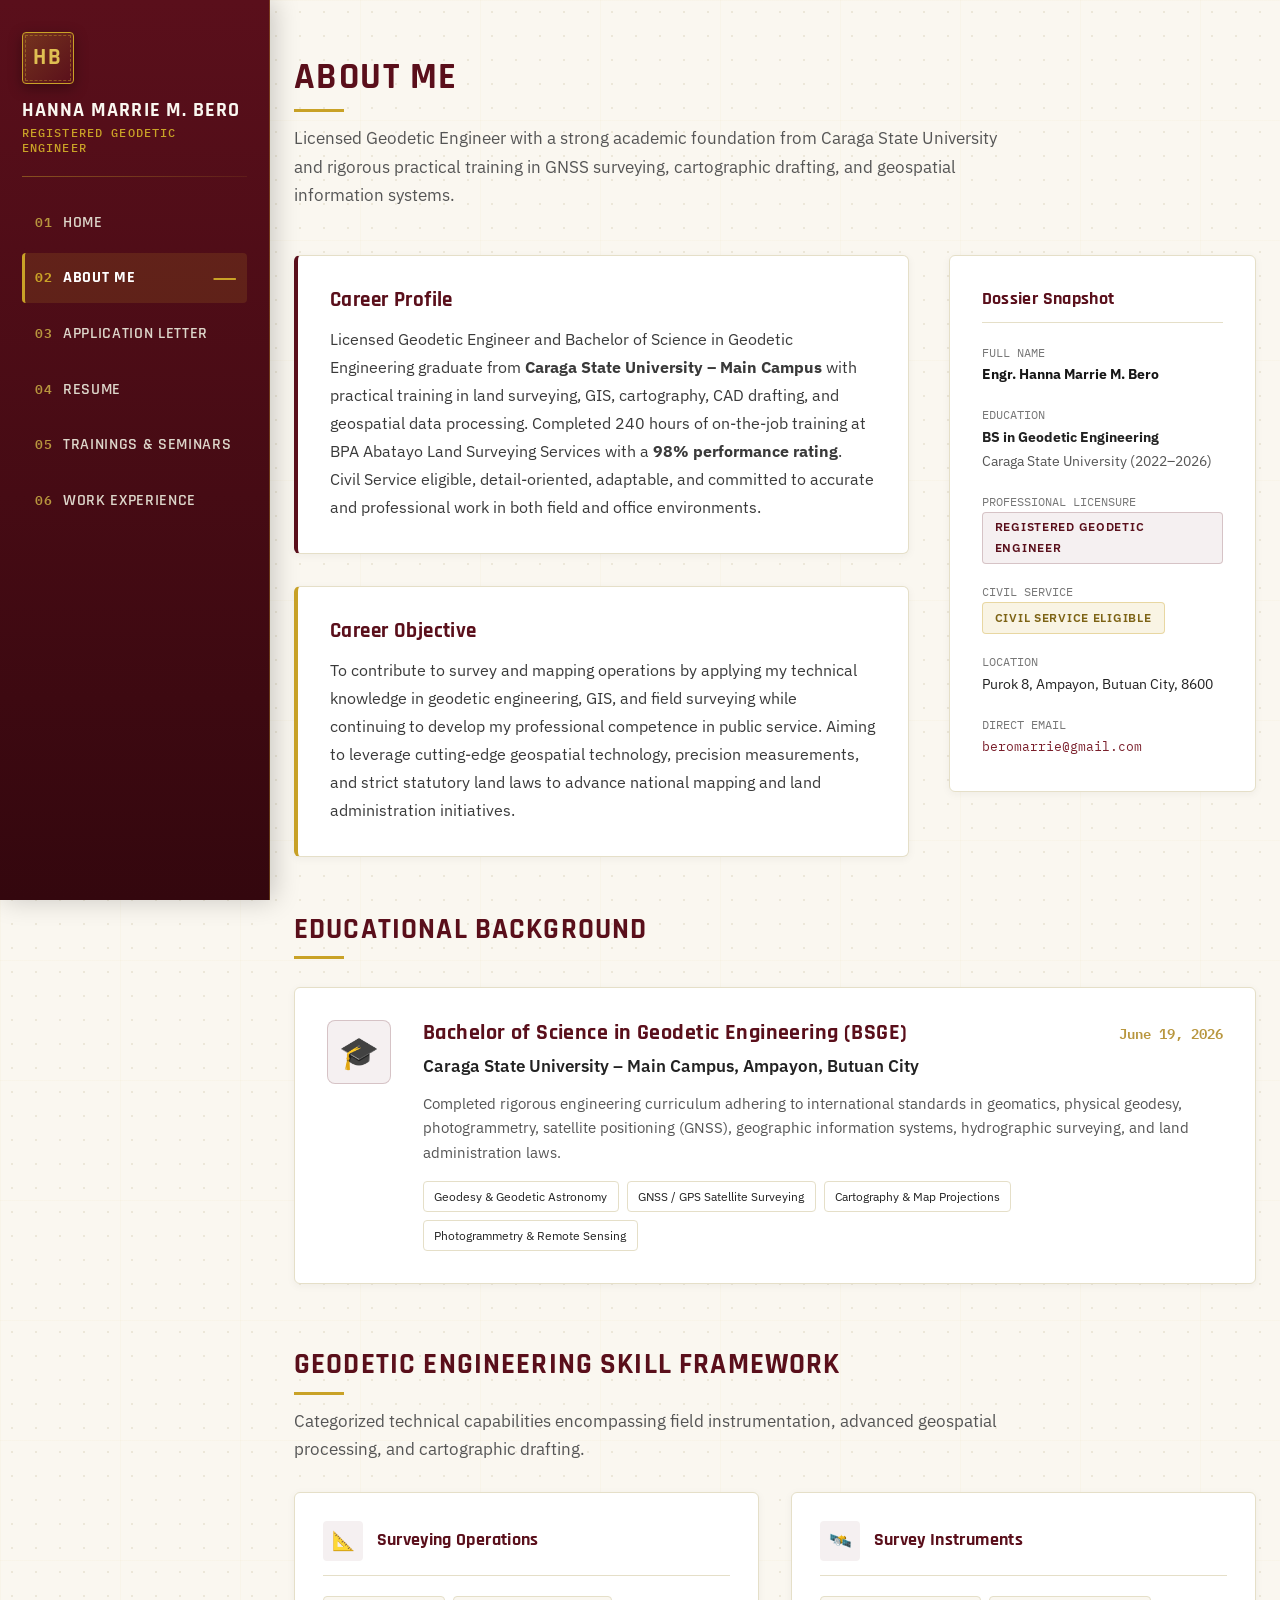
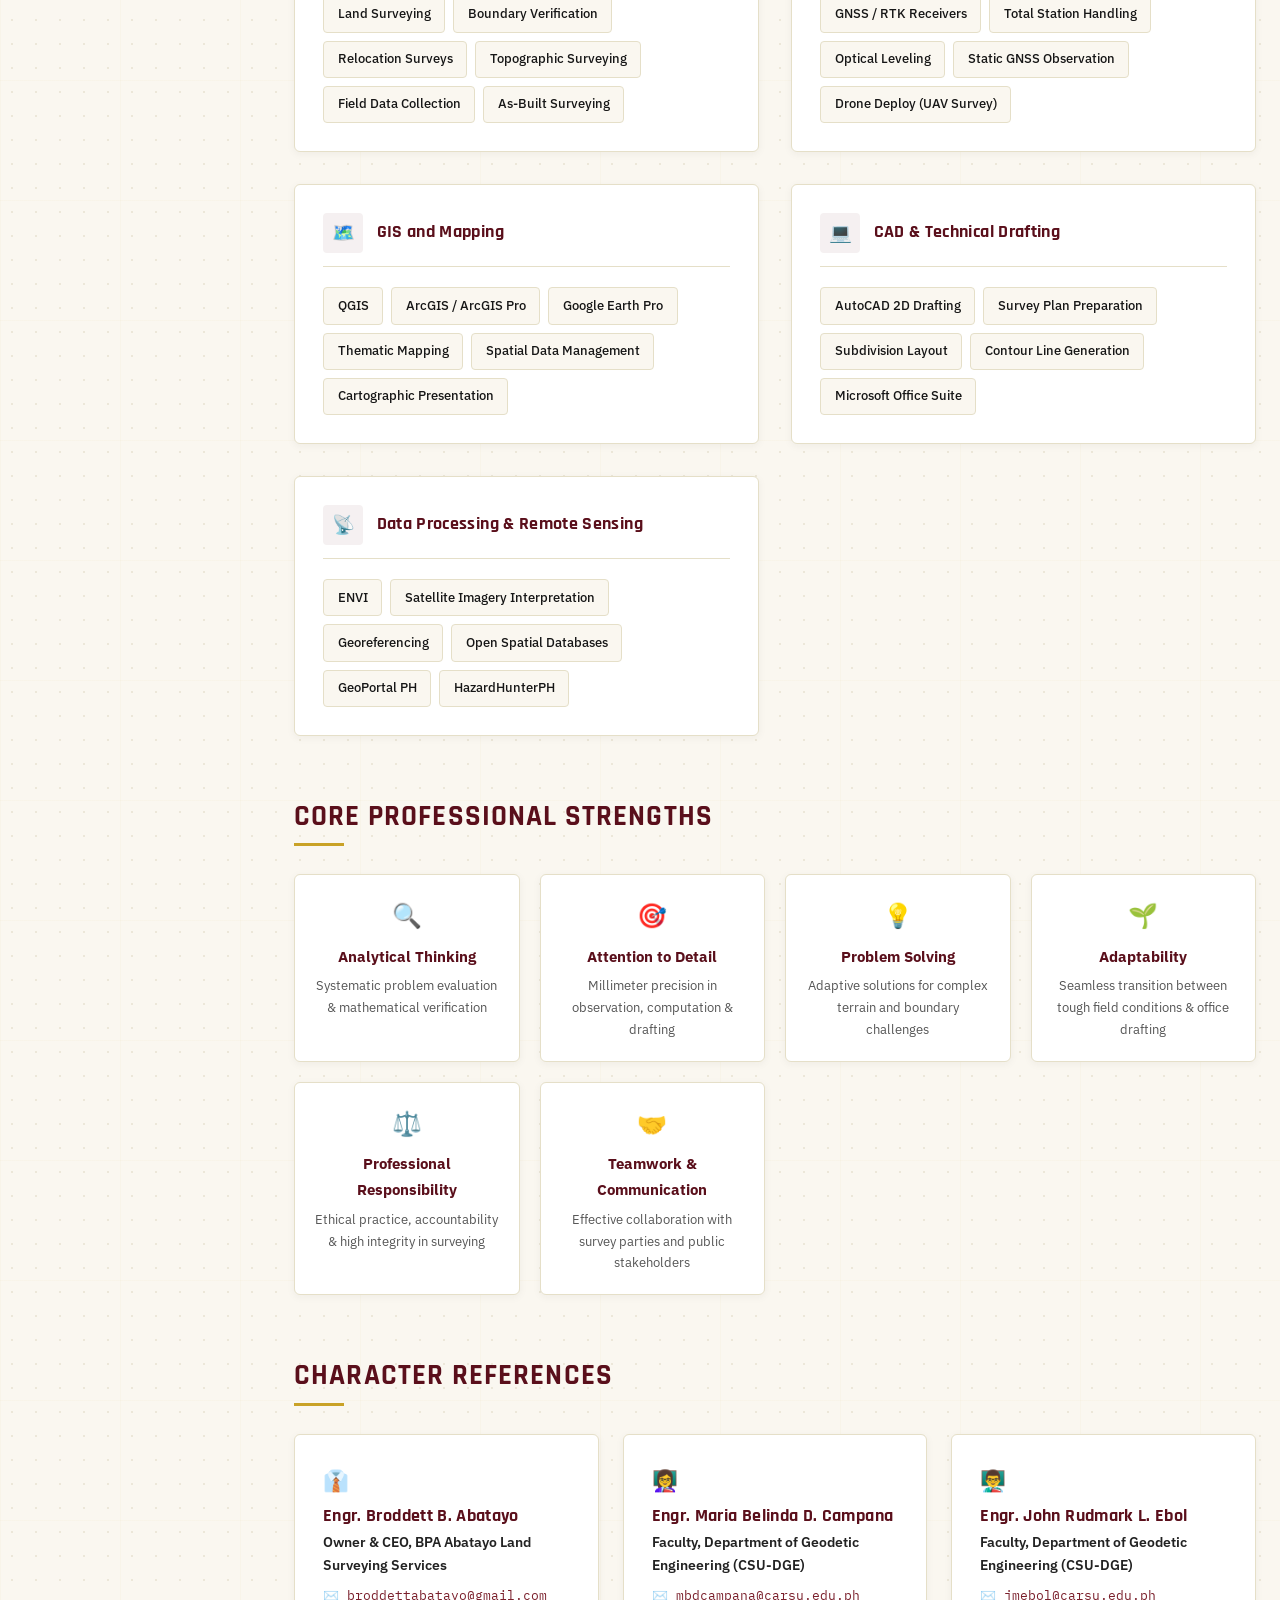
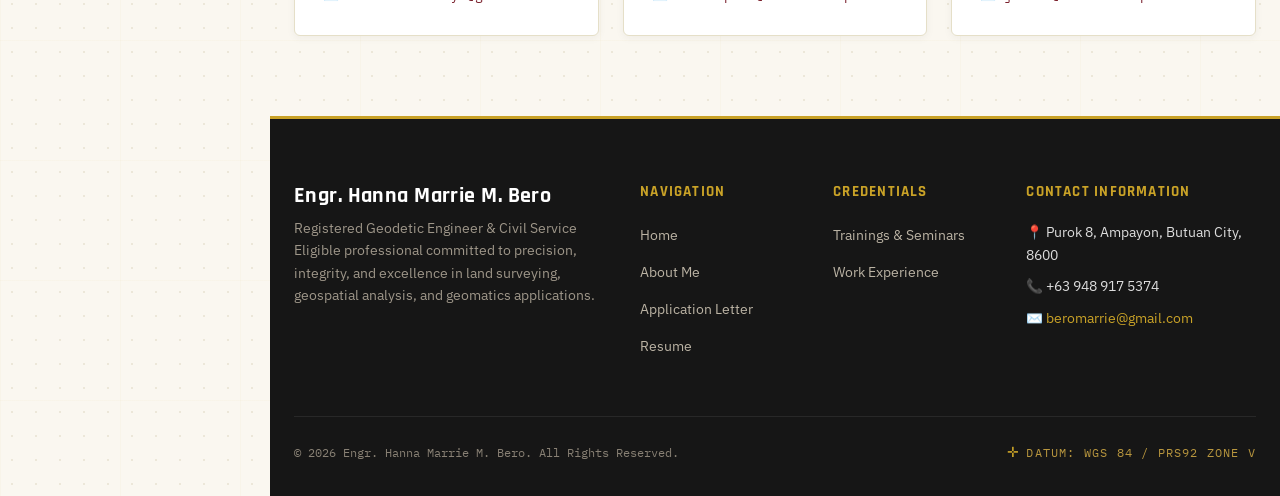
==== commit 60773740: "Add files via upload" ====
--- a/about.html
+++ b/about.html
@@ -69,12 +69,8 @@
         <span class="nav-num">05</span>
         <span class="nav-label">Trainings & Seminars</span>
       </a>
-      <a href="certificates.html" class="sidebar-nav-item">
+      <a href="experience.html" class="sidebar-nav-item">
         <span class="nav-num">06</span>
-        <span class="nav-label">Certificates</span>
-      </a>
-      <a href="experience.html" class="sidebar-nav-item">
-        <span class="nav-num">07</span>
         <span class="nav-label">Work Experience</span>
       </a>
     </nav>
@@ -184,7 +180,6 @@
               <span class="chip">GNSS / GPS Satellite Surveying</span>
               <span class="chip">Cartography & Map Projections</span>
               <span class="chip">Photogrammetry & Remote Sensing</span>
-              <span class="chip">Philippine Land Survey Laws</span>
             </div>
           </div>
         </div>
@@ -195,7 +190,7 @@
         <div class="section-header" style="margin-bottom: 1.75rem;">
           <h2 class="section-title" style="font-size:1.8rem;">Geodetic Engineering Skill Framework</h2>
           <p class="section-lead">
-            Categorized technical capabilities encompassing field instrumentation, advanced geospatial processing, and statutory land documentation.
+            Categorized technical capabilities encompassing field instrumentation, advanced geospatial processing, and cartographic drafting.
           </p>
         </div>
 
@@ -275,21 +270,6 @@
               <span class="skill-tag">Open Spatial Databases</span>
               <span class="skill-tag">GeoPortal PH</span>
               <span class="skill-tag">HazardHunterPH</span>
-            </div>
-          </div>
-
-          <!-- Category 6: Land Research & Documentation -->
-          <div class="skill-category-card">
-            <div class="skill-category-header">
-              <div class="category-icon">📑</div>
-              <h3 class="category-title">Land Research & Documentation</h3>
-            </div>
-            <div class="skill-tags">
-              <span class="skill-tag">Technical Descriptions</span>
-              <span class="skill-tag">Survey Returns Packaging</span>
-              <span class="skill-tag">Title Verification</span>
-              <span class="skill-tag">Lot Data Computation</span>
-              <span class="skill-tag">DENR/LRA Compliance</span>
             </div>
           </div>
         </div>
@@ -419,7 +399,6 @@
           <h4>Credentials</h4>
           <ul class="footer-nav">
             <li><a href="trainings.html">Trainings & Seminars</a></li>
-            <li><a href="certificates.html">Certificates</a></li>
             <li><a href="experience.html">Work Experience</a></li>
           </ul>
         </div>
--- a/assets/css/style.css
+++ b/assets/css/style.css
@@ -1363,6 +1363,159 @@
   flex-wrap: wrap;
 }
 
+/* Integrated Certificate Block within Trainings & Seminars Entries */
+.timeline-cert-section {
+  margin-top: 1.5rem;
+  padding-top: 1.25rem;
+  border-top: 1px dashed var(--color-border);
+}
+
+.timeline-cert-heading {
+  font-family: var(--font-heading);
+  font-size: 0.95rem;
+  font-weight: 700;
+  text-transform: uppercase;
+  letter-spacing: 0.08em;
+  color: var(--color-maroon-deep);
+  margin-bottom: 0.85rem;
+  display: flex;
+  align-items: center;
+  gap: 0.4rem;
+}
+
+.timeline-cert-card {
+  display: flex;
+  gap: 1.25rem;
+  background-color: var(--color-cream-light);
+  border: 1px solid var(--color-border);
+  border-radius: 6px;
+  padding: 1rem 1.25rem;
+  align-items: center;
+  flex-wrap: wrap;
+  transition: var(--transition);
+}
+
+.timeline-cert-card:hover {
+  border-color: var(--color-gold-muted);
+  box-shadow: var(--shadow-sm);
+}
+
+.timeline-cert-preview {
+  position: relative;
+  width: 220px;
+  height: 145px;
+  border-radius: 4px;
+  overflow: hidden;
+  border: 1px solid var(--color-border);
+  box-shadow: var(--shadow-sm);
+  cursor: pointer;
+  background-color: var(--color-charcoal-deep);
+  flex-shrink: 0;
+  transition: var(--transition);
+}
+
+.timeline-cert-preview:hover {
+  border-color: var(--color-gold);
+  box-shadow: var(--shadow-md);
+  transform: translateY(-2px);
+}
+
+.timeline-cert-preview img {
+  width: 100%;
+  height: 100%;
+  object-fit: cover;
+  display: block;
+  transition: transform 0.35s ease;
+}
+
+.timeline-cert-preview:hover img {
+  transform: scale(1.05);
+}
+
+.timeline-cert-preview-overlay {
+  position: absolute;
+  inset: 0;
+  background: rgba(90, 15, 27, 0.45);
+  display: flex;
+  align-items: center;
+  justify-content: center;
+  opacity: 0;
+  transition: opacity 0.2s ease;
+}
+
+.timeline-cert-preview:hover .timeline-cert-preview-overlay {
+  opacity: 1;
+}
+
+.timeline-cert-preview-overlay span {
+  background: var(--color-maroon-deep);
+  color: var(--color-white);
+  border: 1px solid var(--color-gold);
+  font-size: 0.72rem;
+  font-weight: 600;
+  padding: 0.35rem 0.75rem;
+  border-radius: 3px;
+  font-family: var(--font-heading);
+  letter-spacing: 0.05em;
+  text-transform: uppercase;
+  box-shadow: 0 2px 8px rgba(0,0,0,0.3);
+}
+
+.timeline-cert-info-col {
+  flex: 1;
+  min-width: 220px;
+  display: flex;
+  flex-direction: column;
+  gap: 0.75rem;
+}
+
+.timeline-cert-title {
+  font-weight: 700;
+  font-size: 0.98rem;
+  color: var(--color-charcoal-deep);
+  line-height: 1.35;
+}
+
+.timeline-cert-meta {
+  font-size: 0.8rem;
+  color: var(--color-slate);
+  font-family: var(--font-mono);
+}
+
+.timeline-cert-actions {
+  display: flex;
+  gap: 0.6rem;
+  flex-wrap: wrap;
+}
+
+/* Subtle message for trainings without an uploaded certificate */
+.timeline-cert-pending {
+  background-color: var(--color-cream-light);
+  border: 1px dashed var(--color-border);
+  border-radius: 4px;
+  padding: 0.85rem 1.25rem;
+  display: flex;
+  align-items: center;
+  gap: 0.65rem;
+  color: var(--color-slate);
+  font-size: 0.85rem;
+  font-style: italic;
+}
+
+.timeline-cert-pending .pending-icon {
+  font-style: normal;
+  color: var(--color-gold-muted);
+  font-size: 1rem;
+}
+
+@media (max-width: 576px) {
+  .timeline-cert-preview {
+    width: 100%;
+    height: 180px;
+  }
+}
+
+
 /* ==========================================================================
    Certificates Gallery & Lightbox
    ========================================================================== */
